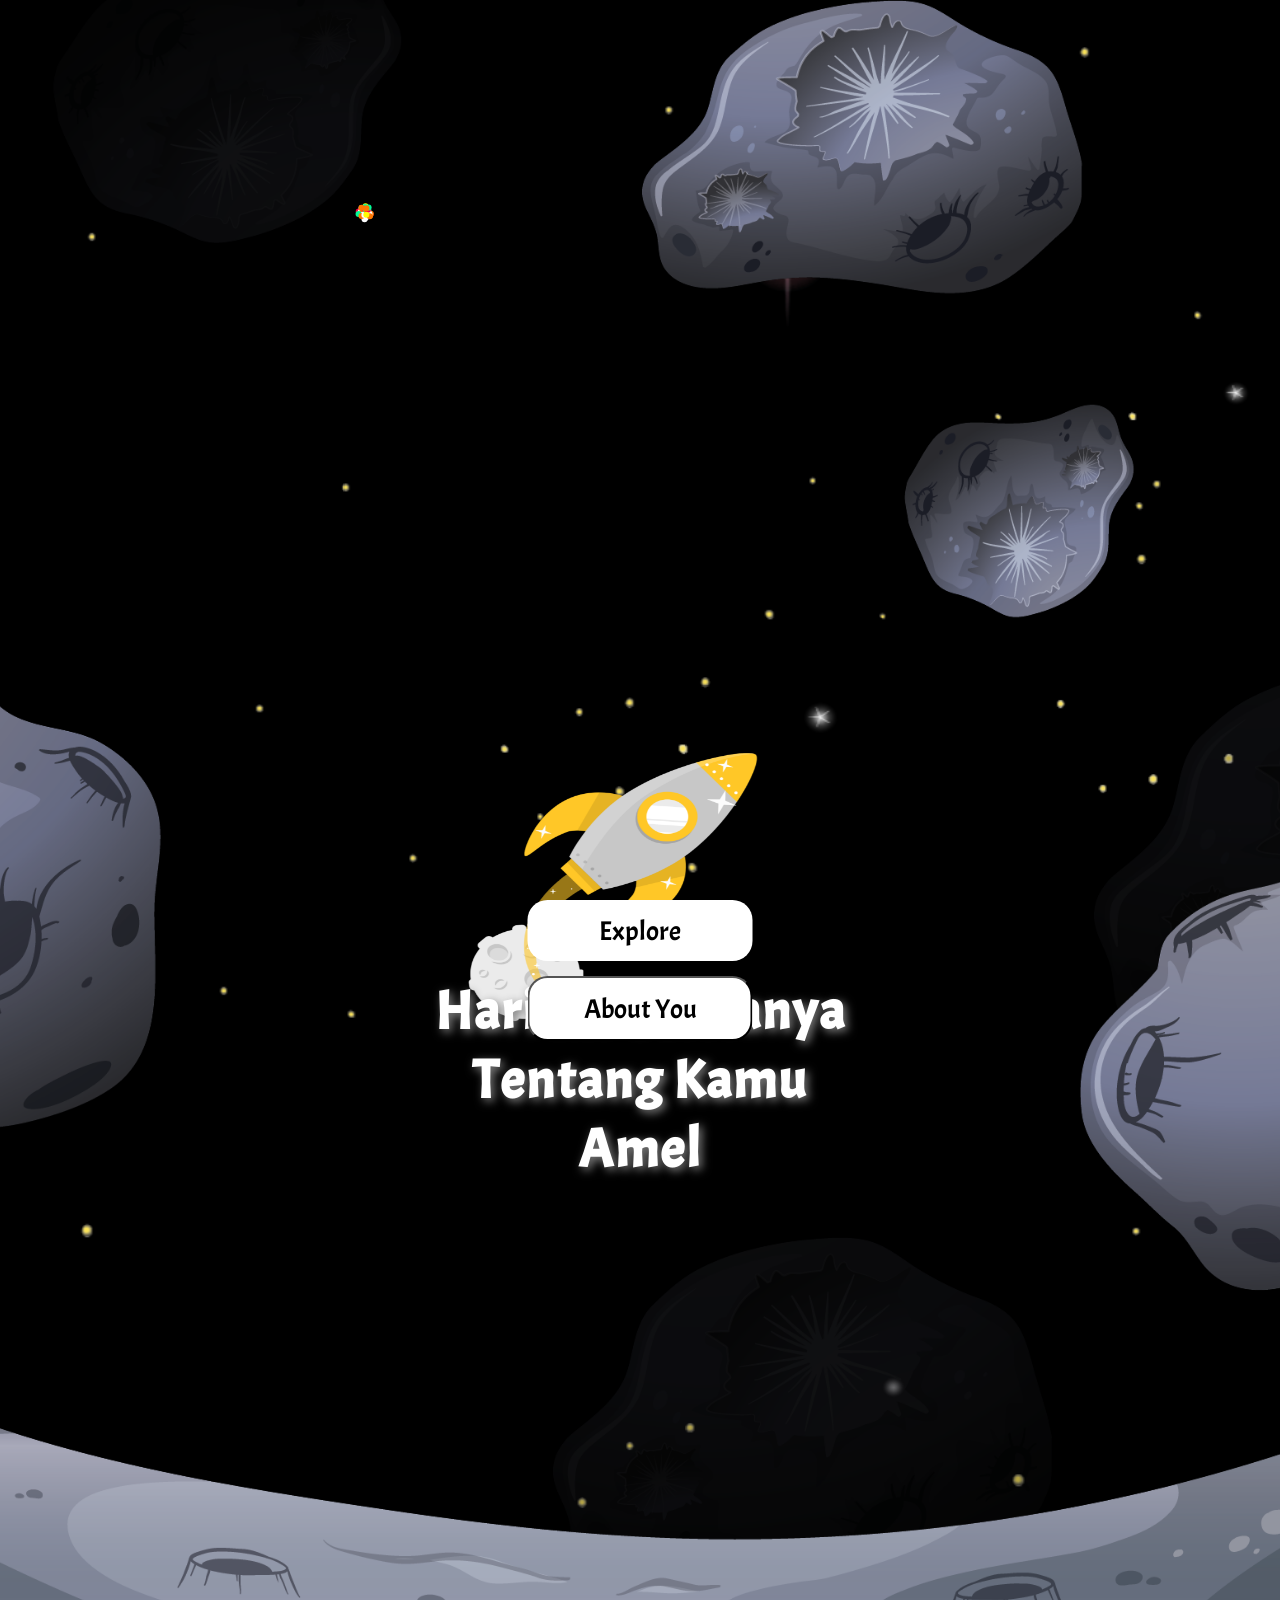
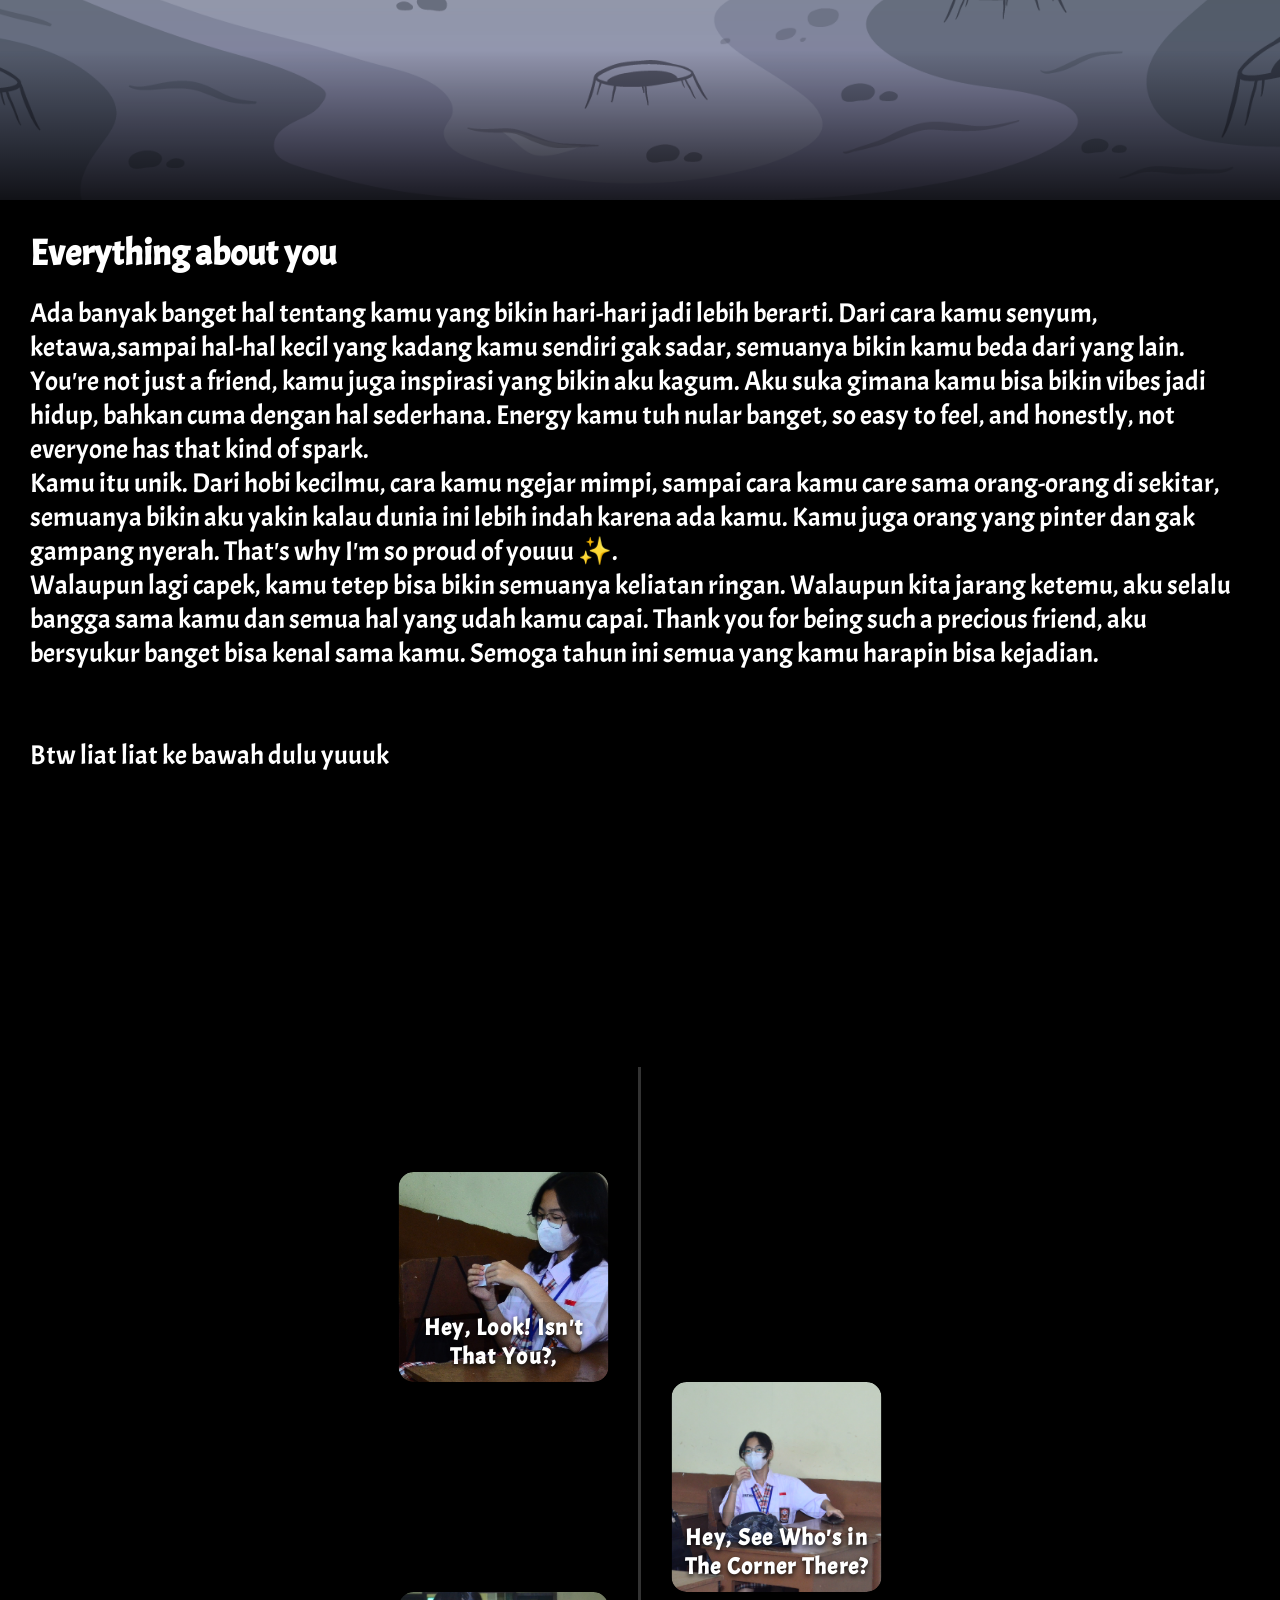
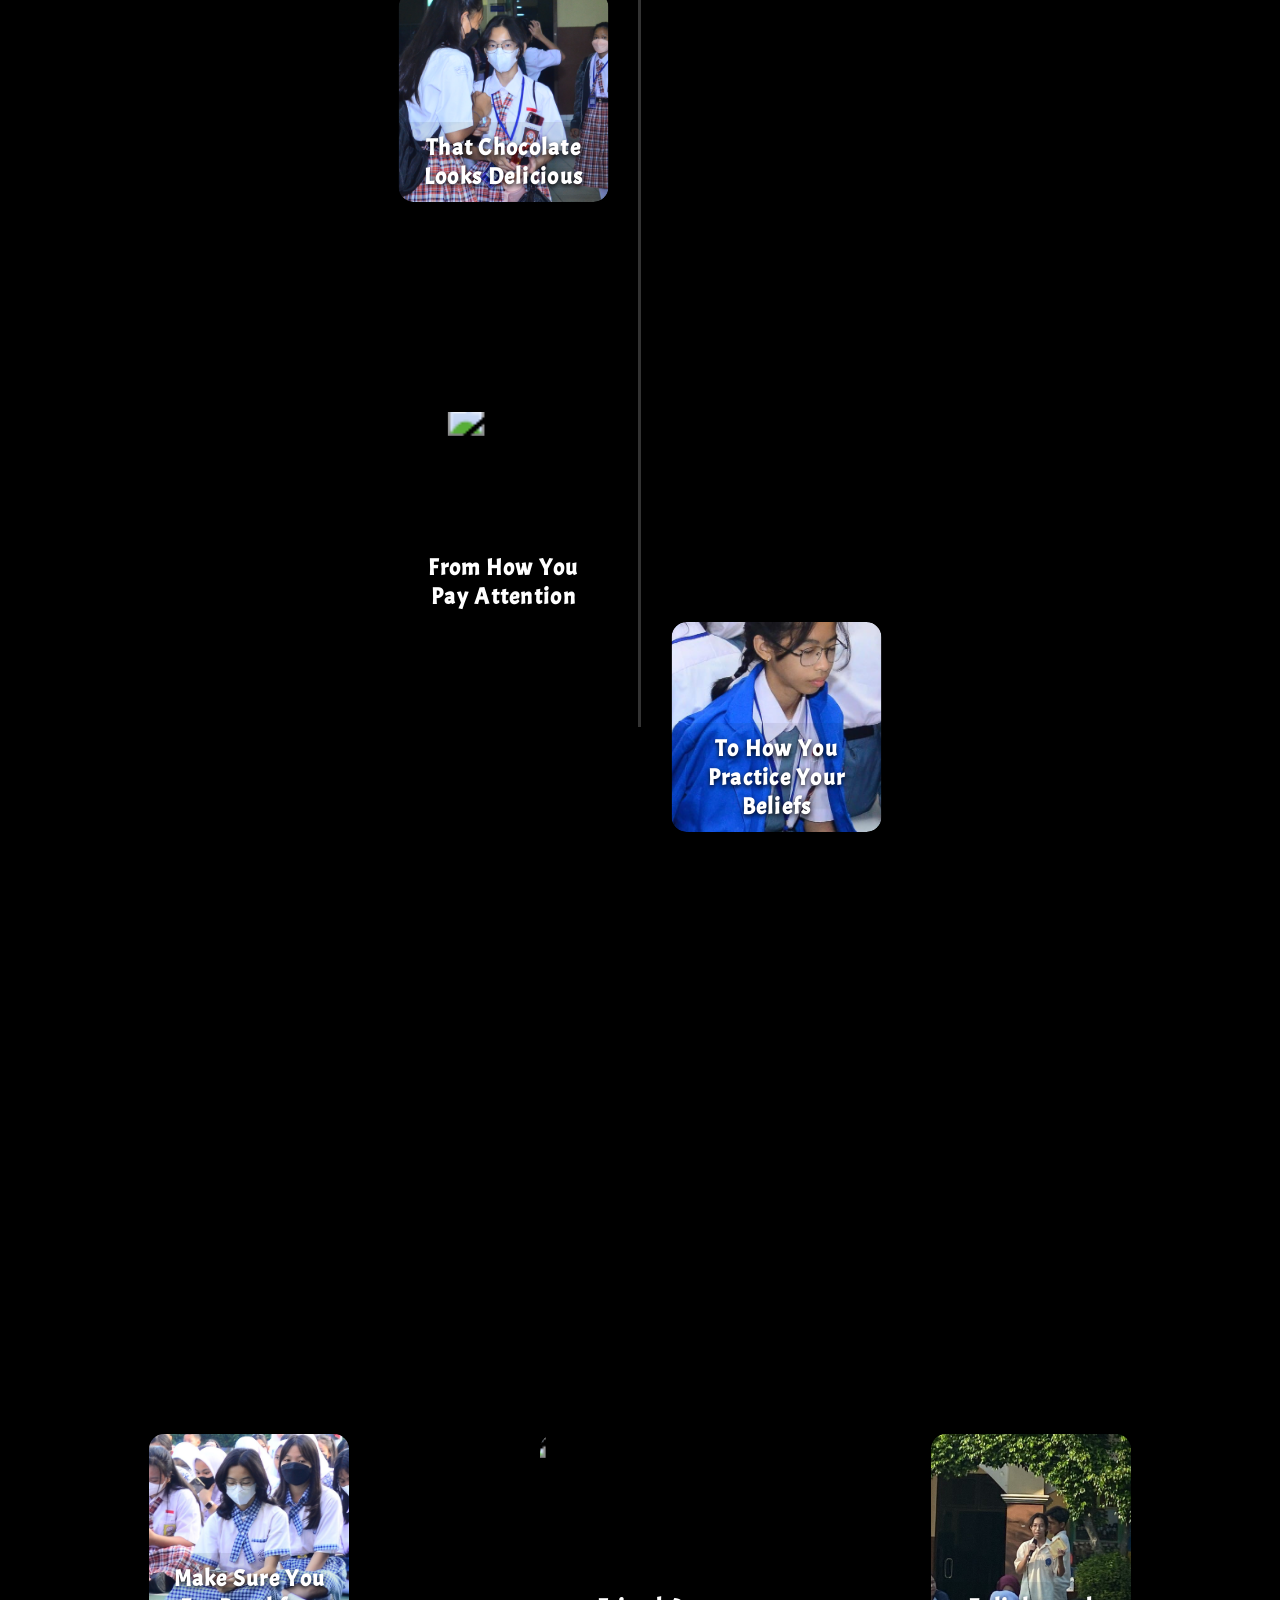
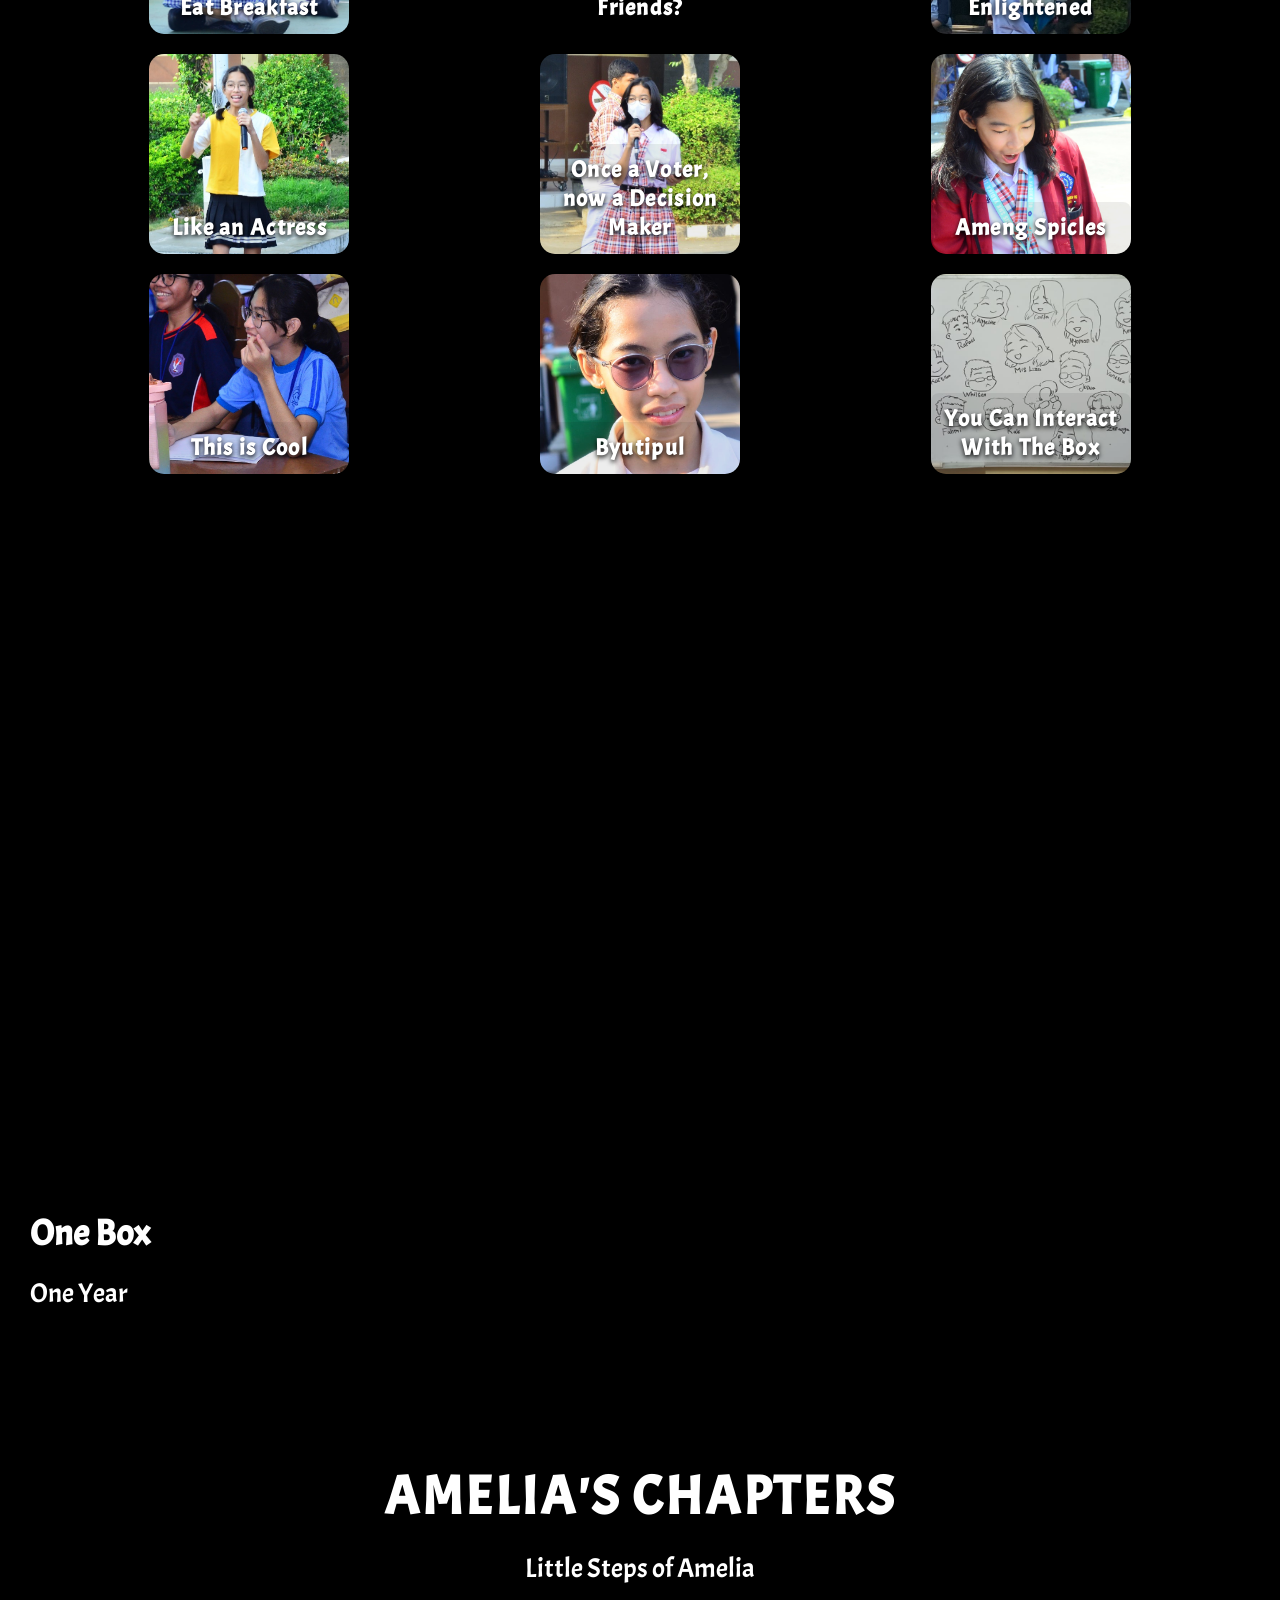
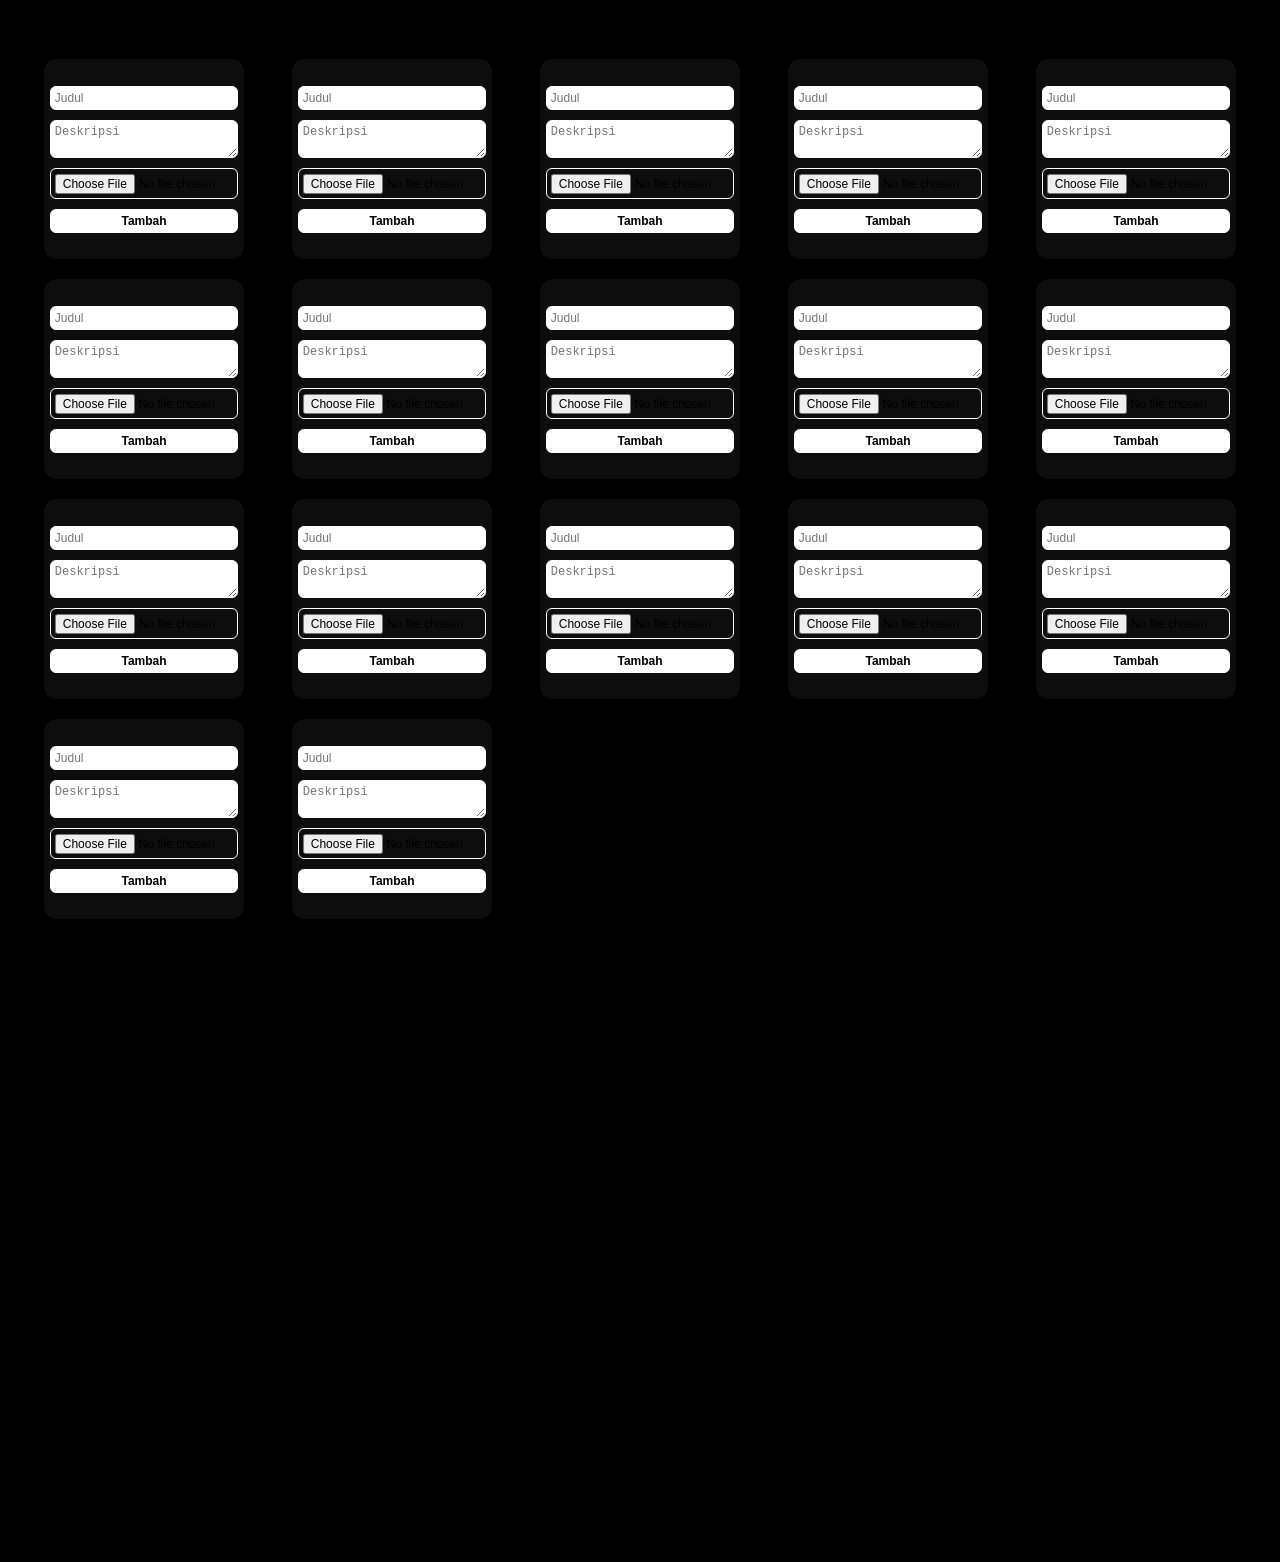
==== index.html @ 4950e258 "Add files via upload" ====
<!DOCTYPE html>
<html lang="en">

<head>
    <meta charset="UTF-8">
    <meta http-equiv="X-UA-Compatible" content="IE=edge">
    <meta name="viewport" content="width=device-width, initial-scale=1.0">
    <title>Amelia Natasya</title>
    <link rel="stylesheet" href="style.css">
    <link rel="icon" type="image/png" href="android-chrome-192x192.png">

</head>

<body>
    <div class="paralax">
        <!--kembang api-->
        <canvas id="fireworks"></canvas>
        <!--kembang api-->
        <img src="stars.png" id="stars" class="bg" alt="background kumpulan bintang di luar angkasa">
        <img src="meteorid.png" id="meteorid" class="bg" alt="Phewww... ini Meteor">
        <img src="rocket.png" id="rocket" alt="Whoosh... ini Rocket">
        <h1 id="text">Hari Ini Ceritanya<br>Tentang Kamu<br>Amel</h1>
        <div id="button-container">
            <a href="#desc" id="button">Explore</a>
            <audio id="bg-music" src="AboutYou1975.mp3" preload="auto" loop></audio>
            <button id="music-button">About You</button>
        </div>

    </div>



    <div class="description" id="desc">
        <h2>Everything about you</h2><br>
        <p>Ada banyak banget hal tentang kamu yang bikin hari-hari jadi lebih berarti. Dari cara kamu senyum,
            ketawa,sampai hal-hal kecil yang kadang kamu sendiri gak sadar, semuanya bikin kamu beda dari yang
            lain.<br>You're
            not just a friend, kamu juga inspirasi yang bikin aku kagum. Aku suka gimana kamu bisa bikin vibes jadi
            hidup, bahkan cuma dengan hal sederhana. Energy kamu tuh nular banget, so easy to feel, and honestly, not
            everyone has that kind of spark.<br>Kamu itu unik. Dari hobi kecilmu, cara kamu ngejar mimpi, sampai cara
            kamu care sama orang-orang di sekitar, semuanya bikin aku yakin kalau dunia ini lebih indah karena ada kamu.
            Kamu juga orang yang pinter dan gak gampang nyerah. That's why I'm so proud of youuu ✨.<br> Walaupun lagi
            capek, kamu tetep bisa bikin semuanya keliatan ringan. Walaupun kita jarang ketemu, aku selalu bangga sama
            kamu dan semua hal yang udah kamu capai. Thank you for being such a precious friend, aku bersyukur banget
            bisa kenal sama kamu. Semoga tahun ini semua yang kamu harapin bisa kejadian.<br> <br> <br>Btw liat liat
            ke bawah dulu yuuuk
        </p>
        <div class="section-title">
            <h2>Flashback?</h2>
        </div>
    </div>

    <!-- TIMELINE ZIG-ZAG -->
    <!-- Timeline Section -->
    <!-- ================= TIMELINE ZIG-ZAG (6 kotak) ================= -->
    <section class="timeline" aria-label="Timeline Zig-Zag">
        <div class="line" aria-hidden="true"></div>

        <!-- 1 (left) -->
        <div class="kotak kiri show">
            <div class="konten">
                <div class="box-konten">
                    <img src="Am (A4).JPG" alt="img1">
                    <div class="teks-judul">Hey, Look! Isn't That You?, </div>
                    <div class="teks-naik">Hari itu mungkin kamu belum punya banyak teman baru, tapi rasa gugup dan
                        penasaran membuat setiap sudut sekolah terasa penuh kemungkinan.</div>
                </div>
            </div>
        </div>

        <!-- 2 (right) -->
        <div class="kotak kanan show">
            <div class="konten">
                <div class="box-konten">
                    <img src="Am (66).JPG" alt="img2">
                    <div class="teks-judul">Hey, See Who's in The Corner There?</div>
                    <div class="teks-naik">Namun di hari itu juga aku adalah salah satu orang yang ingin menjadi
                        temanmu, menunggu momen kecil untuk bisa mengenalmu lebih dekat</div>
                </div>
            </div>
        </div>

        <!-- 3 (left) -->
        <div class="kotak kiri show">
            <div class="konten">
                <div class="box-konten">
                    <img src="Am (18).JPG" alt="img3">
                    <div class="teks-judul">That Chocolate Looks Delicious</div>
                    <div class="teks-naik">Mungkin beberapa snack bisa membuat kita lebih dekat, itulah yang kupikirkan
                        saat itu, membayangkan obrolan ringan yang suatu hari nanti bisa kita bagi</div>
                </div>
            </div>
        </div>

        <!-- 4 (right) -->
        <div class="kotak kanan show">
            <div class="konten">
                <div class="box-konten">
                    <img src="Am (26).JPG" alt="img4">
                    <div class="teks-judul">I Really Admired How You Led The Group!</div>
                    <div class="teks-naik">Dari keberanian dan caramu memimpin kelompok, aku iri melihat betapa mudahnya
                        kamu membuat semua orang merasa nyaman dan termotivasi</div>
                </div>
            </div>
        </div>

        <!-- 5 (left) -->
        <div class="kotak kiri show">
            <div class="konten">
                <div class="box-konten">
                    <img src="Am (62).JPG" alt="img5">
                    <div class="teks-judul">From How You Pay Attention</div>
                    <div class="teks-naik">Caramu memperhatikan membuatku mulai menghargai hal-hal kecil, hingga aku
                        sadar bahwa perhatian kecil bisa membuat perbedaan besar bagi orang lain, aku juga belajar bahwa
                        kebahagiaan itu sering tersembunyi di hal-hal yang sederhana</div>
                </div>
            </div>
        </div>

        <!-- 6 (right) -->
        <div class="kotak kanan show">
            <div class="konten">
                <div class="box-konten">
                    <img src="Am (64).jpg" alt="img6">
                    <div class="teks-judul">To How You Practice Your Beliefs</div>
                    <div class="teks-naik">Karena kamu, aku tersadar bahwa selama ini aku terlalu mengejar
                        dunia.<br>Untuk pertama kalinya, aku bertemu seseorang yang mampu menyeimbangkan
                        keduanya. Kehadiranmu membuatku ingin belajar lebih banyak, tidak hanya tentang dunia, tapi juga
                        tentang cara menjalani hidup dengan penuh kesadaran dan rasa syukur</div>
                </div>
            </div>
        </div>
    </section>

    <!--Separator-->
    <div class="separator">
        <div class="sep-line"></div>
    </div>

    <!-- ================= GRID SECTION (6 kotak — 3 kolom x 2 baris) ================= -->
    <section class="grid-section" aria-label="Grid Boxes">

        <div class="grid-box fade">
            <div class="box-konten">
                <img src="Am (5).JPG" alt="grid4">
                <div class="teks-judul">Make Sure You Eat Breakfast</div>
                <div class="teks-naik">Ingat waktu kamu pingsan? ahahaha<br>a memorable (and shocking) moment, tapi
                    tetap menjadi bagian dari perjalananmu. Hal itu mengingatkan bahwa kamu juga manusia biasa, penuh
                    dinamika, dan menghadapi setiap kejadian dengan cara sendiri yang unik
                </div>
            </div>
        </div>

        <div class="grid-box fade">
            <div class="box-konten">
                <img src="Am (9).jpg" alt="grid1">
                <div class="teks-judul">Friends?</div>
                <div class="teks-naik">Aku punya Stigma kalo Amel ga lengkap tanpa Vanes, begitupun sebaliknya, entah
                    darimana Stigma itu berasal tapi rasanya unik</div>
            </div>
        </div>

        <div class="grid-box fade">
            <div class="box-konten">
                <img src="Am (48).jpg" alt="grid2">
                <div class="teks-judul">Enlightened</div>
                <div class="teks-naik">Aku ga tau berapa kali kamu baca buku itu, tapi aku suka cara kamu menjelaskan,
                    mengulang beberapa hal untuk memastikan semua orang mengerti, menunjukkan kesabaran dan kedalaman
                    perhatianmu terhadap orang lain</div>
            </div>
        </div>

        <div class="grid-box fade">
            <div class="box-konten">
                <img src="Am (51).jpg" alt="grid3">
                <div class="teks-judul">Like an Actress</div>
                <div class="teks-naik">Aku ga ingat pasti acara apa ini, tapi untuk pertama kalinya (mungkin) aku
                    melihat penampilan di sekolah dengan bahasa asing<br>Setiap gerakan dan kata terasa penuh maksud,
                    membuat penampilanmu memikat tanpa harus berlebihan, alami tapi memukau</div>
            </div>
        </div>

        <div class="grid-box fade">
            <div class="box-konten">
                <img src="Am (60).jpg" alt="grid1">
                <div class="teks-judul">Once a Voter, now a Decision Maker
                </div>
                <div class="teks-naik">Hidup itu lucu ya, dulu kamu bertanya untuk memilih siapa yang akan memimpin, tapi sekarang kamu yang memilih calon pemimpin itu
                </div>
            </div>
        </div>

        <div class="grid-box fade">
            <div class="box-konten">
                <img src="Ame (9).JPG" alt="grid1">
                <div class="teks-judul">Ameng Spicles</div>
                <div class="teks-naik">Dalam foto-foto yang ada, kamu terlihat santai dan natural. Setiap pose menangkap
                    sisi lain dari kepribadianmu—tidak dibuat-buat tapi tetap memiliki pesona sendiri yang sulit
                    diabaikan
                </div>
            </div>
        </div>

        <div class="grid-box fade">
            <div class="box-konten">
                <img src="Am (38).jpg" alt="grid1">
                <div class="teks-judul">This is Cool</div>
                <div class="teks-naik">I think I like this one</div>
            </div>
        </div>

        <div class="grid-box fade">
            <div class="box-konten">
                <img src="Am (A5).jpg" alt="grid1">
                <div class="teks-judul">Byutipul</div>
                <div class="teks-naik">No Comment<br> <br>Tapi beberapa detik sebelum aku ambil gambar ini kamu berdiri
                    tepat dimana sinar matahari 'jatuh', you look like an angel<br>Cahaya menyoroti wajahmu dengan
                    lembut. Ada kesan hangat dan anggun yang muncul, seolah setiap detail di sekitarmu menegaskan
                    kehadiranmu dengan cara yang sederhana namun memikat
                </div>
            </div>
        </div>

        <div class="grid-box fade">
            <div class="box-konten">
                <img src="Am (A6).jpg" alt="grid1">
                <div class="teks-judul">You Can Interact With The Box
                </div>
                <div class="teks-naik">Sekedar Pengingat<br> <br>Kamu bisa berinteraksi dengan tiap box yang
                    ada<br> <br>atau kamu mau buat sendiri? ayo lihat kebawah
                </div>
            </div>
        </div>

        
    </section>

    <!--Separator-->
    <div class="separator">
        <div class="sep-line"></div>
    </div>

    <div class="description" id="desc">
        <h2>One Box</h2><br>
        <p>One Year
        </p>
        <div class="section-title">
            <h2>Amelia's Chapters</h2><br><p>Little Steps of Amelia</p>
        </div>
    </div>

    <section class="amel-section" aria-label="Grid Boxes">
        <!-- 9 kotak interaktif -->
        <div class="grid-box form-box">
            <form class="grid-form">
                <input type="text" class="grid-title" placeholder="Judul" required>
                <textarea class="grid-desc" placeholder="Deskripsi" required></textarea>
                <input type="file" class="grid-img" accept="image/*" required>
                <button type="submit">Tambah</button>
            </form>
        </div>

        <div class="grid-box form-box">
            <form class="grid-form">
                <input type="text" class="grid-title" placeholder="Judul" required>
                <textarea class="grid-desc" placeholder="Deskripsi" required></textarea>
                <input type="file" class="grid-img" accept="image/*" required>
                <button type="submit">Tambah</button>
            </form>
        </div>

        <div class="grid-box form-box">
            <form class="grid-form">
                <input type="text" class="grid-title" placeholder="Judul" required>
                <textarea class="grid-desc" placeholder="Deskripsi" required></textarea>
                <input type="file" class="grid-img" accept="image/*" required>
                <button type="submit">Tambah</button>
            </form>
        </div>

        <div class="grid-box form-box">
            <form class="grid-form">
                <input type="text" class="grid-title" placeholder="Judul" required>
                <textarea class="grid-desc" placeholder="Deskripsi" required></textarea>
                <input type="file" class="grid-img" accept="image/*" required>
                <button type="submit">Tambah</button>
            </form>
        </div>

        <div class="grid-box form-box">
            <form class="grid-form">
                <input type="text" class="grid-title" placeholder="Judul" required>
                <textarea class="grid-desc" placeholder="Deskripsi" required></textarea>
                <input type="file" class="grid-img" accept="image/*" required>
                <button type="submit">Tambah</button>
            </form>
        </div>

        <div class="grid-box form-box">
            <form class="grid-form">
                <input type="text" class="grid-title" placeholder="Judul" required>
                <textarea class="grid-desc" placeholder="Deskripsi" required></textarea>
                <input type="file" class="grid-img" accept="image/*" required>
                <button type="submit">Tambah</button>
            </form>
        </div>

        <div class="grid-box form-box">
            <form class="grid-form">
                <input type="text" class="grid-title" placeholder="Judul" required>
                <textarea class="grid-desc" placeholder="Deskripsi" required></textarea>
                <input type="file" class="grid-img" accept="image/*" required>
                <button type="submit">Tambah</button>
            </form>
        </div>

        <div class="grid-box form-box">
            <form class="grid-form">
                <input type="text" class="grid-title" placeholder="Judul" required>
                <textarea class="grid-desc" placeholder="Deskripsi" required></textarea>
                <input type="file" class="grid-img" accept="image/*" required>
                <button type="submit">Tambah</button>
            </form>
        </div>

        <div class="grid-box form-box">
            <form class="grid-form">
                <input type="text" class="grid-title" placeholder="Judul" required>
                <textarea class="grid-desc" placeholder="Deskripsi" required></textarea>
                <input type="file" class="grid-img" accept="image/*" required>
                <button type="submit">Tambah</button>
            </form>
        </div>

        <div class="grid-box form-box">
            <form class="grid-form">
                <input type="text" class="grid-title" placeholder="Judul" required>
                <textarea class="grid-desc" placeholder="Deskripsi" required></textarea>
                <input type="file" class="grid-img" accept="image/*" required>
                <button type="submit">Tambah</button>
            </form>
        </div>

        <div class="grid-box form-box">
            <form class="grid-form">
                <input type="text" class="grid-title" placeholder="Judul" required>
                <textarea class="grid-desc" placeholder="Deskripsi" required></textarea>
                <input type="file" class="grid-img" accept="image/*" required>
                <button type="submit">Tambah</button>
            </form>
        </div>

        <div class="grid-box form-box">
            <form class="grid-form">
                <input type="text" class="grid-title" placeholder="Judul" required>
                <textarea class="grid-desc" placeholder="Deskripsi" required></textarea>
                <input type="file" class="grid-img" accept="image/*" required>
                <button type="submit">Tambah</button>
            </form>
        </div>

        <div class="grid-box form-box">
            <form class="grid-form">
                <input type="text" class="grid-title" placeholder="Judul" required>
                <textarea class="grid-desc" placeholder="Deskripsi" required></textarea>
                <input type="file" class="grid-img" accept="image/*" required>
                <button type="submit">Tambah</button>
            </form>
        </div>

        <div class="grid-box form-box">
            <form class="grid-form">
                <input type="text" class="grid-title" placeholder="Judul" required>
                <textarea class="grid-desc" placeholder="Deskripsi" required></textarea>
                <input type="file" class="grid-img" accept="image/*" required>
                <button type="submit">Tambah</button>
            </form>
        </div>

        <div class="grid-box form-box">
            <form class="grid-form">
                <input type="text" class="grid-title" placeholder="Judul" required>
                <textarea class="grid-desc" placeholder="Deskripsi" required></textarea>
                <input type="file" class="grid-img" accept="image/*" required>
                <button type="submit">Tambah</button>
            </form>
        </div>

        <div class="grid-box form-box">
            <form class="grid-form">
                <input type="text" class="grid-title" placeholder="Judul" required>
                <textarea class="grid-desc" placeholder="Deskripsi" required></textarea>
                <input type="file" class="grid-img" accept="image/*" required>
                <button type="submit">Tambah</button>
            </form>
        </div>

        <div class="grid-box form-box">
            <form class="grid-form">
                <input type="text" class="grid-title" placeholder="Judul" required>
                <textarea class="grid-desc" placeholder="Deskripsi" required></textarea>
                <input type="file" class="grid-img" accept="image/*" required>
                <button type="submit">Tambah</button>
            </form>
        </div>

    </section>


    <!--Separator-->
    <div class="separator">
        <div class="sep-line"></div>
    </div>

    <script src="script.js"></script>
</body>

</html>
---- style.css ----
/* === GOOGLE FONT === */
@import url('https://fonts.googleapis.com/css2?family=Acme&display=swap');

/* === UMUM: ROCKET, STARS, TEXT === */
#rocket,
#stars,
#text {
    will-change: transform;
    z-index: 2000;
}

/* === RESET & BASE === */
* {
    margin: 0;
    padding: 0;
    box-sizing: border-box;
    scroll-behavior: smooth;
}

body {
    background: linear-gradient(rgb(0, 0, 0), #000000);
    font-family: 'Acme', sans-serif;
    overflow: -moz-scrollbars-none; /* Firefox lama */
    -ms-overflow-style: none; /* IE 10+ */
    scrollbar-width: none; /* Firefox modern */
}

/* sembunyikan scrollbar tapi tetap bisa scroll */
body::-webkit-scrollbar {
    display: none;
    width: 0;
    background: transparent;
}

/* === PARALLAX SECTION === */
.paralax {
    position: relative;
    width: 100%;
    height: 200vh;
    padding: clamp(100px, 10vh, 400px);
    display: flex;
    justify-content: center;
    align-items: center;
    overflow: hidden;
}

/* layer gradient bawah */
.paralax::before,
.paralax::after {
    content: "";
    position: absolute;
    bottom: 0;
    width: 100%;
    height: 150px;
    z-index: 2005;
}
.paralax::before {
    background: linear-gradient(to top, #000000, transparent);
}
.paralax::after {
    background: linear-gradient(to top, rgba(0, 0, 0, 0.8), transparent);
}

/* BACKGROUND IMAGE */
.paralax img.bg {
    position: absolute;
    top: 0;
    left: 0;
    width: 100%;
    height: 100%;
    object-fit: cover;
}

/* ROCKET */
#rocket {
    position: absolute;
    width: clamp(20px, max(200vw, 200vh), 50000px);
    height: auto;
    top: 75%;
    left: 50%;
    transform: translateX(-50%);
    z-index: 2000;
    pointer-events: none;
    transition: transform 0.3s ease-out;
}

/* TEXT */
#text {
    position: absolute;
    font-size: clamp(30px, 6vmin, 70px);
    color: white;
    letter-spacing: 2px;
    text-align: center;
    text-shadow: 3px 3px 10px grey;
    top: 60%;
    left: 50%;
    transform: translate(-50%, -50%);
    transition: transform 0.7s ease-out;
    z-index: 2002;
}

/* METEORID */
.paralax img#meteorid {
    z-index: 2005;
}

/* KEMBANG API */
#fireworks {
    position: fixed;
    top: 0;
    left: 0;
    width: 100%;
    height: 100%;
    pointer-events: none;
    z-index: 2000;
}

/* BUTTON CONTAINER */
#button-container {
    position: absolute;
    top: 50%;
    left: 50%;
    transform: translateX(-50%);
    display: flex;
    flex-direction: column;
    gap: 15px;
    z-index: 2100;
}

#button,
#music-button {
    display: block;
    font-size: clamp(15px, 3vmin, 30px);
    font-family: 'Acme', sans-serif;
    color: black;
    background-color: white;
    padding: 0.5em 2em;
    border-radius: 20px;
    text-decoration: none;
    text-align: center;
    cursor: pointer;
    transition: background-color 0.3s ease, transform 0.3s ease;
    z-index: 2003;
}

#button:hover,
#music-button:hover,
#music-button.active {
    background-color: #c9c9c9;
}

/* === DESCRIPTION SECTION === */
.description {
    position: relative;
    padding: clamp(10px, 10vw, 30px);
    background: linear-gradient(black, rgb(0, 0, 0));
    margin-bottom: clamp(12em, 20vh, 24em);
    z-index: 2000;
}

.description h2 {
    font-size: clamp(20px, 4vmin, 40px);
    color: #ffffff;
}

.description p {
    font-size: clamp(15px, 3vmin, 30px);
    color: #ffffff;
}

.section-title {
    text-align: center;
    margin: 1px;
    opacity: 0;
    transform: translateY(300px);
    transition: opacity 1.5s ease, transform 1.5s ease;
    z-index: 2000;
    padding: 1px;
}

.section-title.show {
    opacity: 1;
    transform: translateY(150px);
}

.section-title h2 {
    font-size: clamp(35px, 6vmin, 90px);
    color: white;
    text-transform: uppercase;
    letter-spacing: 3px;
}

/* === TIMELINE SECTION === */
.timeline {
    position: relative;
    max-width: 1000px;
    margin: auto;
    margin-top: clamp(2rem, 8vh, 6rem);
    margin-bottom: clamp(20rem, 20vh, 30rem);
    z-index: 2000;
}

.timeline .line {
    position: absolute;
    width: 3px;
    background: rgba(255, 255, 255, 0.2);
    top: 0;
    bottom: 0;
    left: 50%;
    margin-left: -2px;
    overflow: hidden;
    z-index: 0;
}

.timeline .line::after {
    content: "";
    position: absolute;
    width: 100%;
    height: 0;
    background: #00b3ca;
    top: 0;
    left: 0;
    transition: height 30s ease-out;
}

.timeline.active .line::after {
    height: 100%;
}

/* === SEPARATOR === */
.separator {
    position: relative;
    height: clamp(1px, 0.3vh, 4px);
    width: 100%;
    margin: 20em 0;
    background: rgba(0, 0, 0, 0);
    display: flex;
    overflow: hidden;
    justify-content: center;
    align-items: center;
    z-index: 2000;
}

.separator::after {
    content: "";
    position: absolute;
    top: 0;
    left: 0;
    height: 100%;
    width: calc(var(--sep-progress, 0) * 100%);
    background: rgb(0, 0, 0);
    transform: scaleX(var(--sep-progress, 0));
    transform-origin: center;
    transition: transform 0.25s linear;
}

.separator.show::after {
    transform: scaleX(1);
}

.separator .sep-line {
    position: relative;
    width: 0%;
    height: clamp(1px, 0.33vh, 4px);
    background: white;
    transition: width 2s ease;
}

.separator.show .sep-line {
    width: 99%;
}

/* === AMEL & GRID SECTION === */
.amel-section,
.grid-section {
    position: relative;
    max-width: 1500px;
    margin: 0 auto;
    padding: 10px, 10px;
    padding-inline: 30px;
    display: grid;
    gap: 20px;
    /*gap: clamp(5px, 5vw, 10px);*/
    justify-items: center;
    grid-template-columns: repeat(auto-fit, minmax(200px, 1fr));
    margin-top: clamp(2rem, 8vh, 6rem);
    margin-bottom: clamp(2rem, 8vh, 6rem);
    justify-content: center;
    z-index: 2000;
}

/* === KOTAK TIMELINE & GRID === */
.kotak,
.grid-box {
    position: relative;
    border-radius: 12px;
    overflow: hidden;
    cursor: pointer;
    opacity: 0;
    transition: all 1s ease-out;
}

.kotak {
    width: clamp(150px, 25vw, 210px);
    aspect-ratio: 1/1;
    transition: all 1.5s ease-out;
    z-index: 2000;
}

.grid-box {
    width: clamp(150px, 25vw, 200px);
    aspect-ratio: 1/1;
    transform: translateY(-50px);
    z-index: 2030;
}

.kotak.kiri {
    left: 50%;
    transform: translateX(-50%) scale(0.1);
    text-align: center;
}

.kotak.kiri.show {
    transform: translateX(-115%) translateY(50%) scale(1);
    opacity: 1;
}

.kotak.kanan {
    left: 50%;
    transform: translateX(-50%) scale(0.1);
}

.kotak.kanan.show {
    transform: translateX(15%) translateY(50%) scale(1);
    opacity: 1;
}

.grid-box.show {
    opacity: 1;
    transform: translateY(0) translateX(0);
}

/* === KONTEN KOTAK === */
.konten,
.box-konten {
    position: absolute;
    width: 100%;
    height: 100%;
    aspect-ratio: 1/1;
    overflow: hidden;
    border-radius: 15px;
    box-shadow: 0 4px 15px rgba(0,0,0,0.3);
    transition: transform 0.3s ease, box-shadow 0.3s ease;
}

.box-konten img {
    width: 100%;
    height: 100%;
    object-fit: contain;
    transform: scale(2.3);
    transition: transform 1s ease;
}

.kotak:hover img,
.grid-box:hover img {
    transform: scale(1);
}

/* === TEKS JUDUL & NAIK === */
.teks-judul {
    position: absolute;
    left: 50%;
    transform: translateX(-50%);
    width: 100%;
    text-align: center;
    padding: 0.5em;
    border-radius: 8px;
    transition: all 0.6s ease;
    color: white;
    text-shadow: 0 2px 5px rgba(0, 0, 0, 1);
    font-weight: bold;
    bottom: 0%;
    opacity: 1;
    background: rgba(0, 0, 0, 0.07);
    font-size: clamp(10px, 2.5vmin, 30px);
    letter-spacing: 0.1vw;
}

.teks-naik {
    position: absolute;
    left: 50%;
    transform: translateX(-50%);
    width: 100%;
    text-align: center;
    padding: 1em;
    border-radius: 8px;
    transition: all 0.6s ease;
    color: white;
    background: rgba(0, 0, 0, 0.1);
    bottom: -20%;
    opacity: 0;
    z-index: 11;
    text-shadow: 0 2px 10px rgba(0, 0, 0, 0.8);
    max-height: 75%;
    overflow-y: auto;
    font-size: clamp(10px, 1.7vmin, 20px);
    letter-spacing: 0.05vw;
}

.teks-naik::-webkit-scrollbar {
    display: none;
}

.kotak:hover .teks-judul,
.grid-box:hover .teks-judul {
    opacity: 0;
    transform: translateX(-50%) translateY(-10px);
}

.kotak:hover .teks-naik,
.grid-box:hover .teks-naik {
    bottom: 10%;
    opacity: 1;
}



/* FORM BOX */
.form-box {
    opacity: 1;
    transform: none;
    z-index: 2030;
    width: clamp(150px, 25vw, 200px);
}

.form-box form {
    display: flex;
    flex-direction: column;
    gap: 10px;
    padding: 0.35em;
    background: rgba(255,255,255,0.05);
    border-radius: 12px;
    box-shadow: 0 4px 15px rgba(0,0,0,0.3);
    width: 100%;
    height: 100%;
    justify-content: center;
}

.form-box input,
.form-box textarea,
.form-box button {
    width: 100%;
    padding: 0.35em;
    border-radius: 6px;
    border: 0.5px solid #fff;
    font-size: 12px;
    outline: none;
}

.form-box button {
    background: #fff;
    color: #000;
    cursor: pointer;
    font-weight: bold;
}

.form-box button:hover {
    background: #c9c9c9;
}

/* === MEDIA QUERIES === */

/* HP */
@media only screen and (max-width: 768px) {
   /* .teks-judul { font-size: clamp(10px, 13vh, 20px); }
    .teks-naik { font-size: clamp(10px, 7vw, 15px); padding: 1vh 3vw; }*/
   .grid-section { grid-template-columns: repeat(2, 1fr); gap: 20px; padding: 1em; }
}

/* TABLET */
@media only screen and (min-width: 769px) and (max-width: 1200px) {
   /* .teks-judul { font-size: clamp(10px, 13vh, 20px); }
    .teks-naik { font-size: clamp(10px, 7vw, 15px); padding: 1vh 2vw; }*/
    .grid-section { grid-template-columns: repeat(3, 1fr); gap: 20px; padding: 2em; }
}

/* DESKTOP */
@media only screen and (min-width: 1201px) {
    /*.teks-judul { font-size: clamp(20px, 3vh, 36px); }
    .teks-naik { font-size: clamp(14px, 2vw, 20px); padding: 2vh 2vw; }*/
    .grid-section { grid-template-columns: repeat(3, 1fr); gap: 20px; padding: 4em; }
}
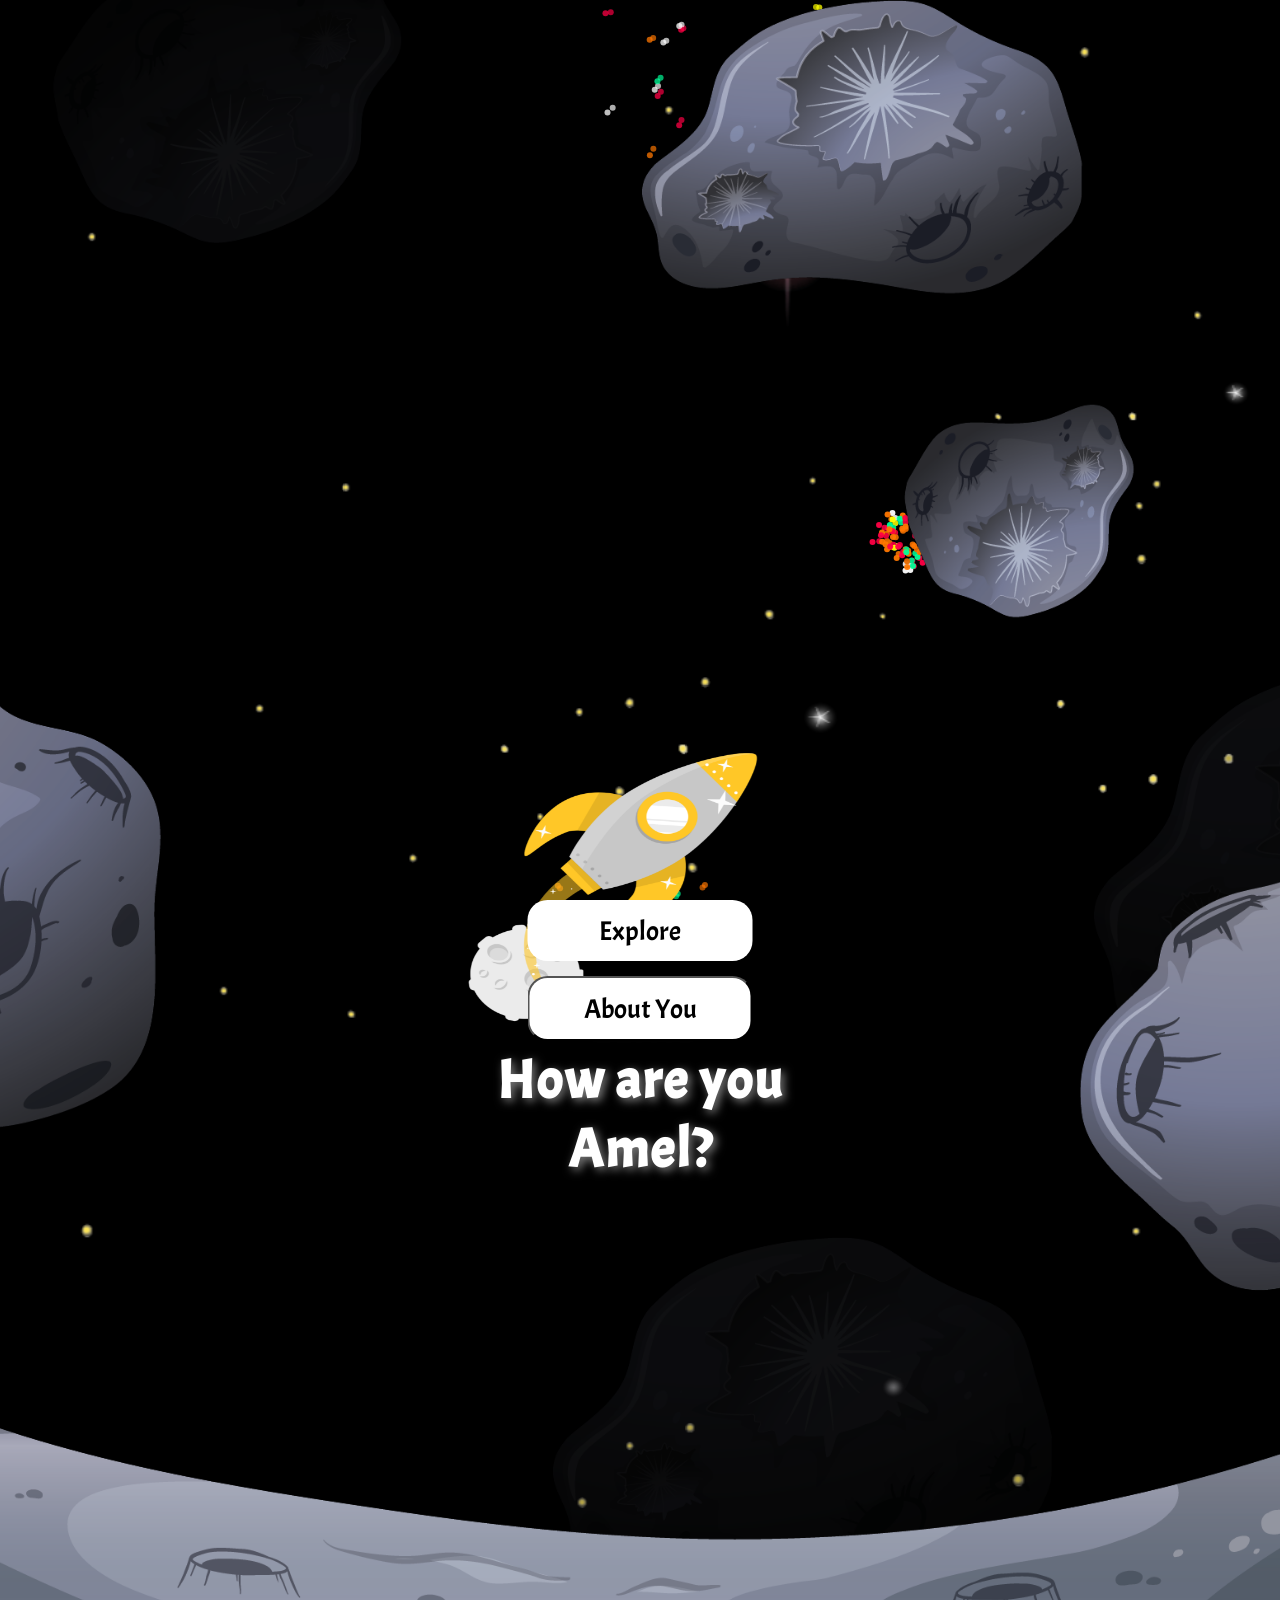
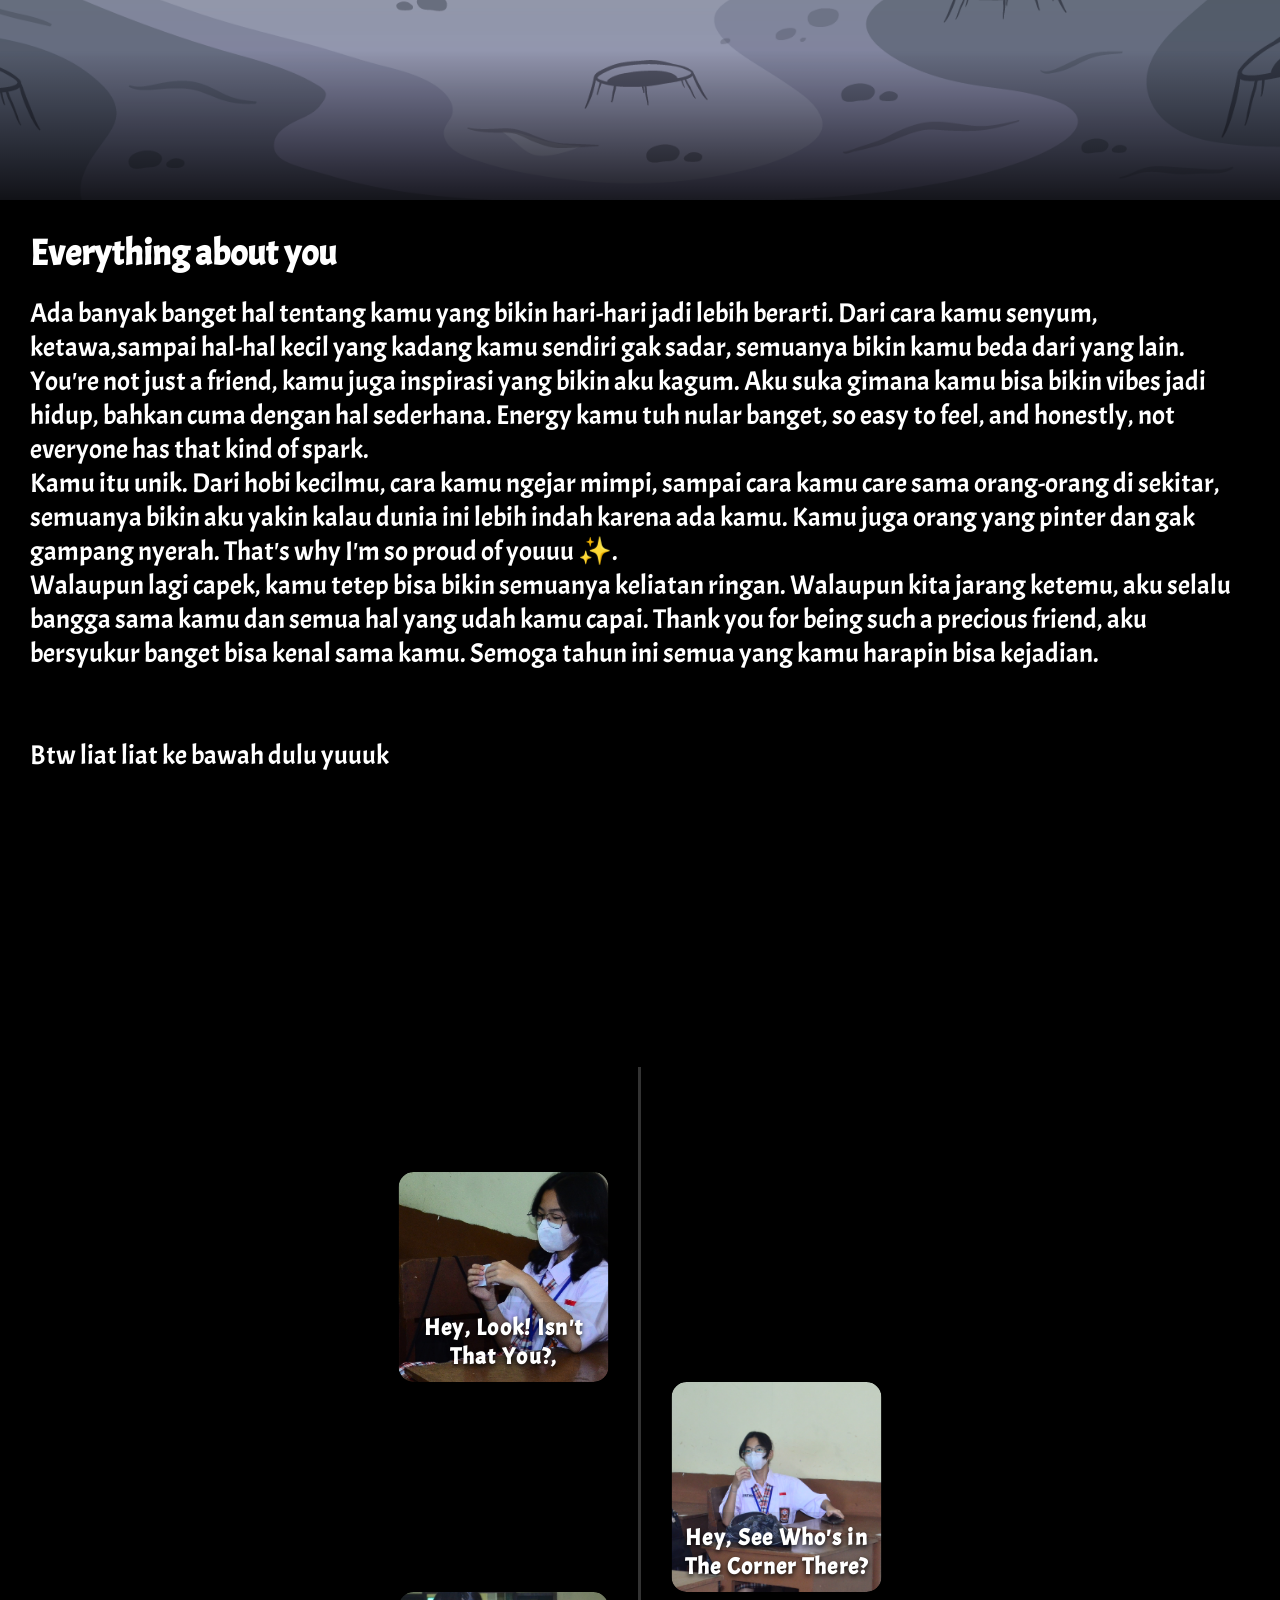
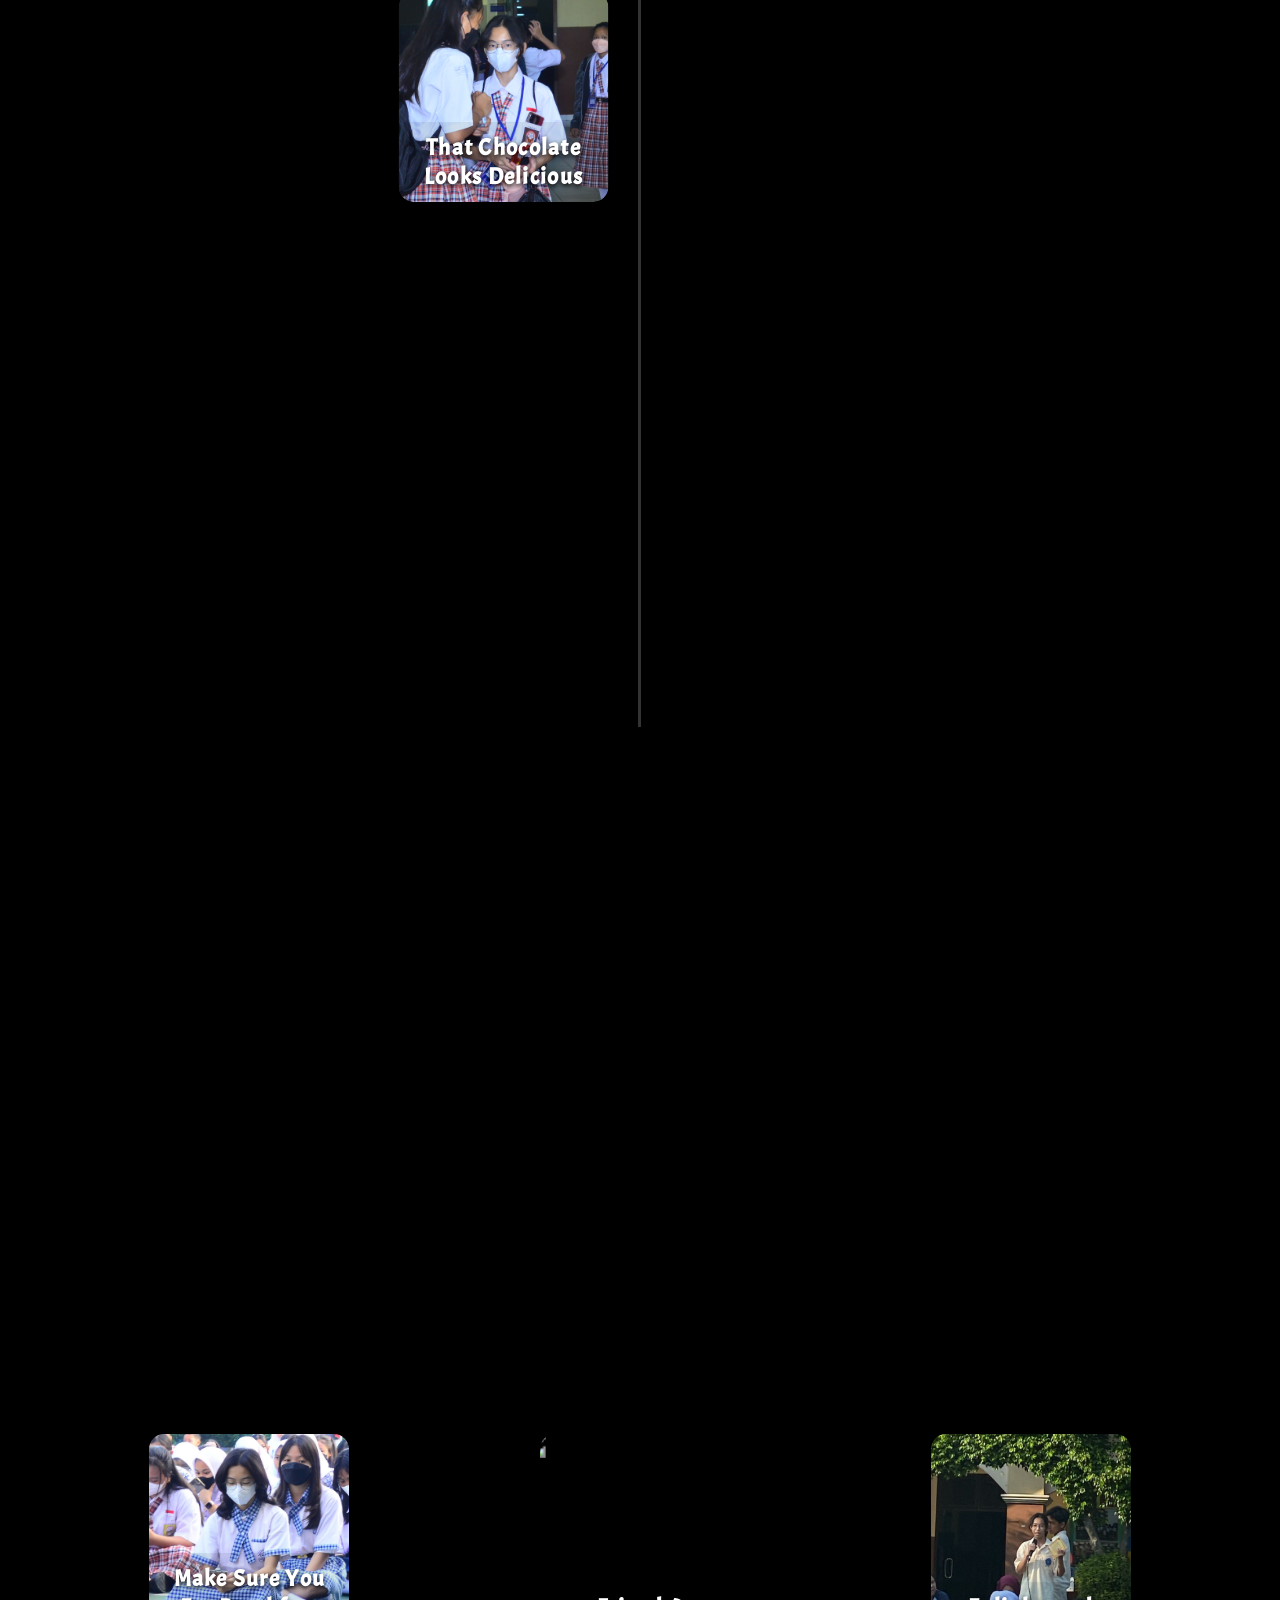
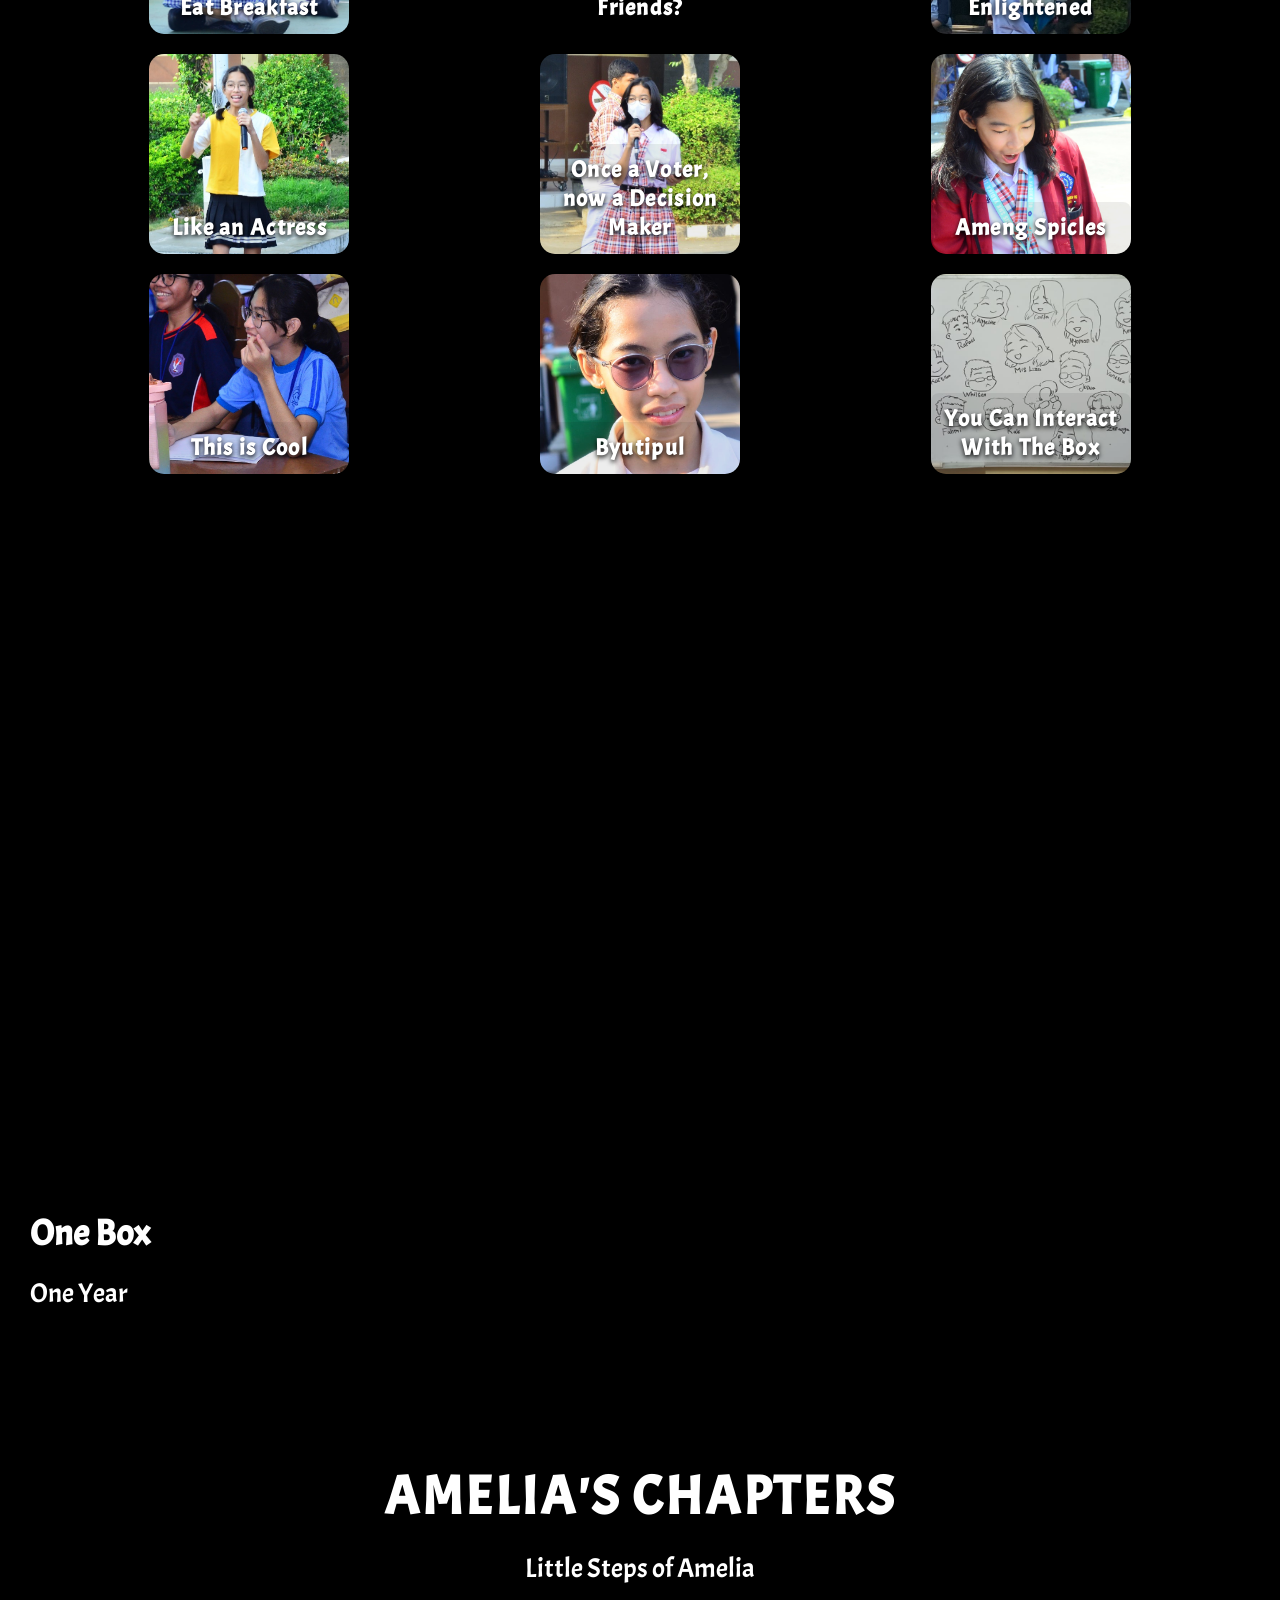
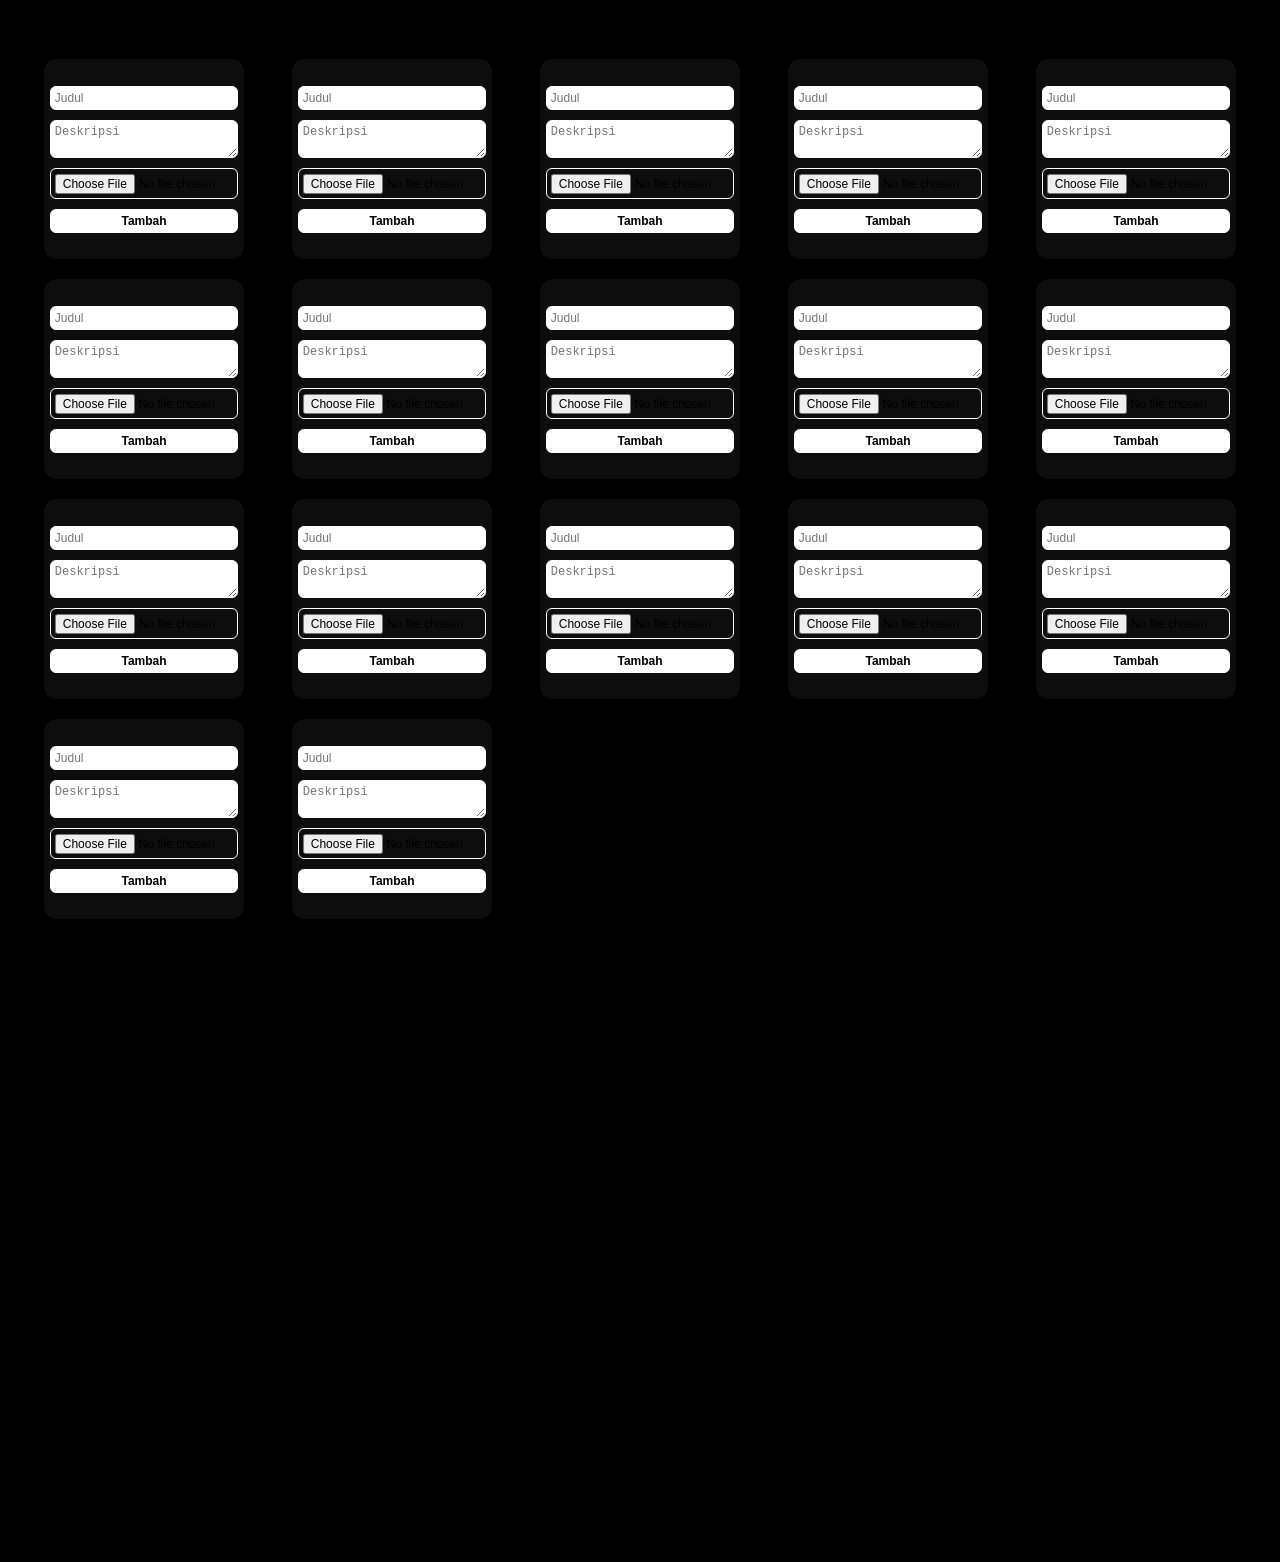
==== commit 10a6b2d6: "Update index.html" ====
--- a/index.html
+++ b/index.html
@@ -19,7 +19,7 @@
         <img src="stars.png" id="stars" class="bg" alt="background kumpulan bintang di luar angkasa">
         <img src="meteorid.png" id="meteorid" class="bg" alt="Phewww... ini Meteor">
         <img src="rocket.png" id="rocket" alt="Whoosh... ini Rocket">
-        <h1 id="text">Hari Ini Ceritanya<br>Tentang Kamu<br>Amel</h1>
+        <h1 id="text">Hiii!<br>How are you<br>Amel?</h1>
         <div id="button-container">
             <a href="#desc" id="button">Explore</a>
             <audio id="bg-music" src="AboutYou1975.mp3" preload="auto" loop></audio>
@@ -415,4 +415,4 @@
     <script src="script.js"></script>
 </body>
 
-</html>+</html>
--- a/style.css
+++ b/style.css
@@ -382,7 +382,7 @@
     bottom: 0%;
     opacity: 1;
     background: rgba(0, 0, 0, 0.07);
-    font-size: clamp(10px, 2.5vmin, 30px);
+    font-size: clamp(18px, 2.5vmin, 30px);
     letter-spacing: 0.1vw;
 }
 
@@ -396,14 +396,14 @@
     border-radius: 8px;
     transition: all 0.6s ease;
     color: white;
-    background: rgba(0, 0, 0, 0.1);
+    background: rgba(0, 0, 0, 0.5);
     bottom: -20%;
     opacity: 0;
     z-index: 11;
     text-shadow: 0 2px 10px rgba(0, 0, 0, 0.8);
     max-height: 75%;
     overflow-y: auto;
-    font-size: clamp(10px, 1.7vmin, 20px);
+    font-size: clamp(15px, 2vmin, 20px);
     letter-spacing: 0.05vw;
 }
 
@@ -490,3 +490,7 @@
     .teks-naik { font-size: clamp(14px, 2vw, 20px); padding: 2vh 2vw; }*/
     .grid-section { grid-template-columns: repeat(3, 1fr); gap: 20px; padding: 4em; }
 }
+
+
+
+
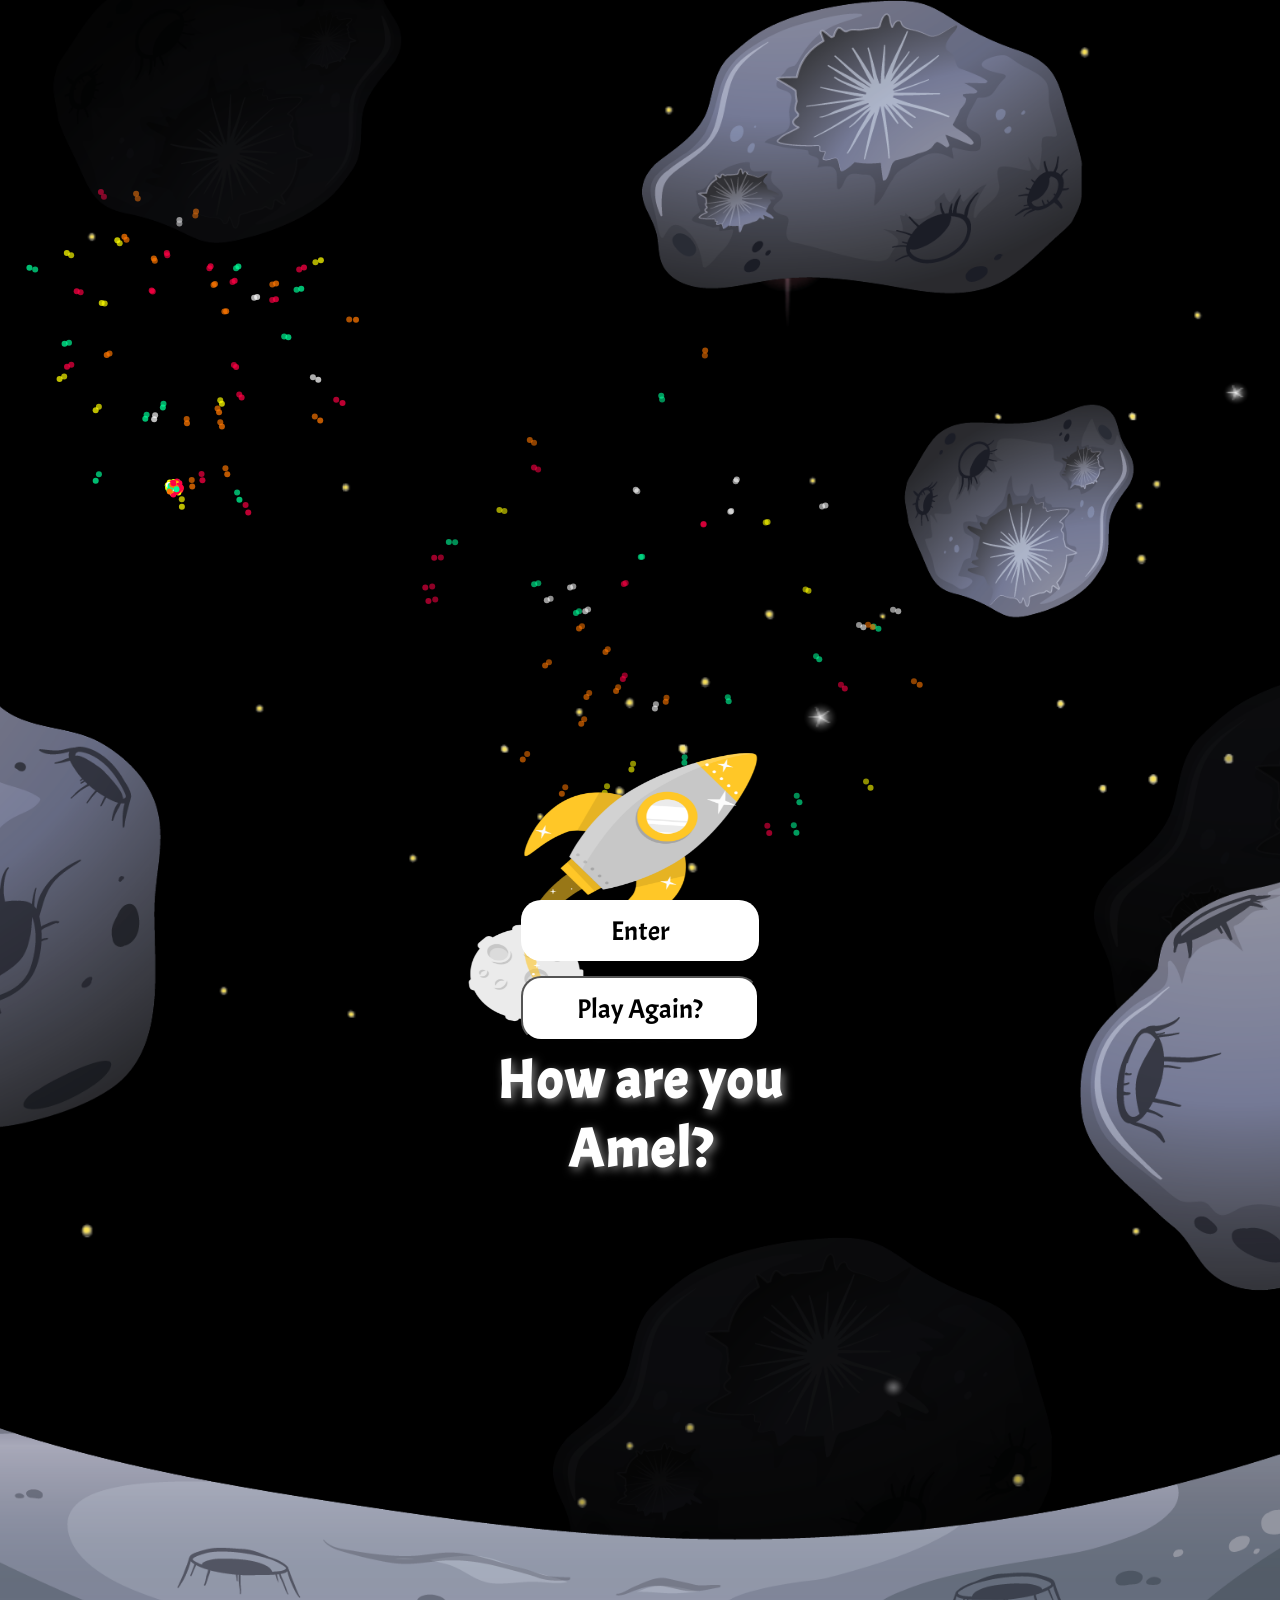
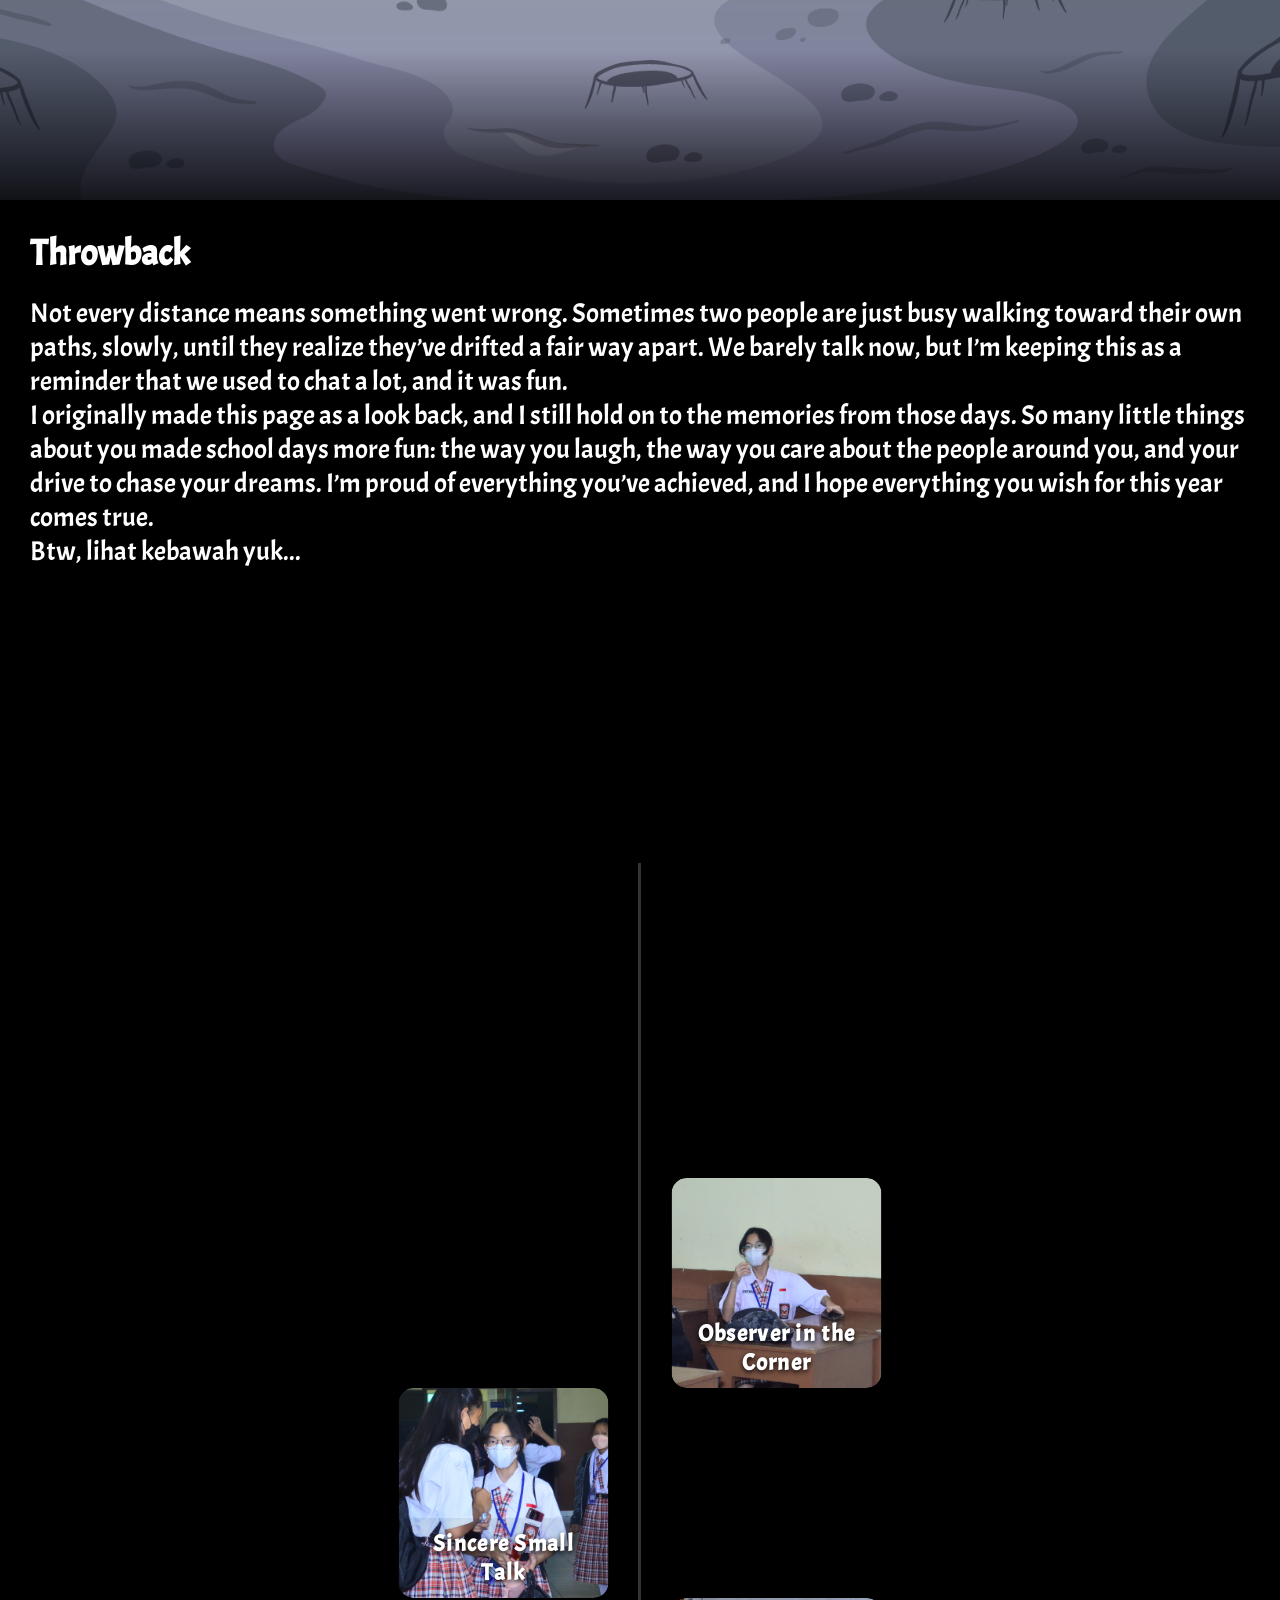
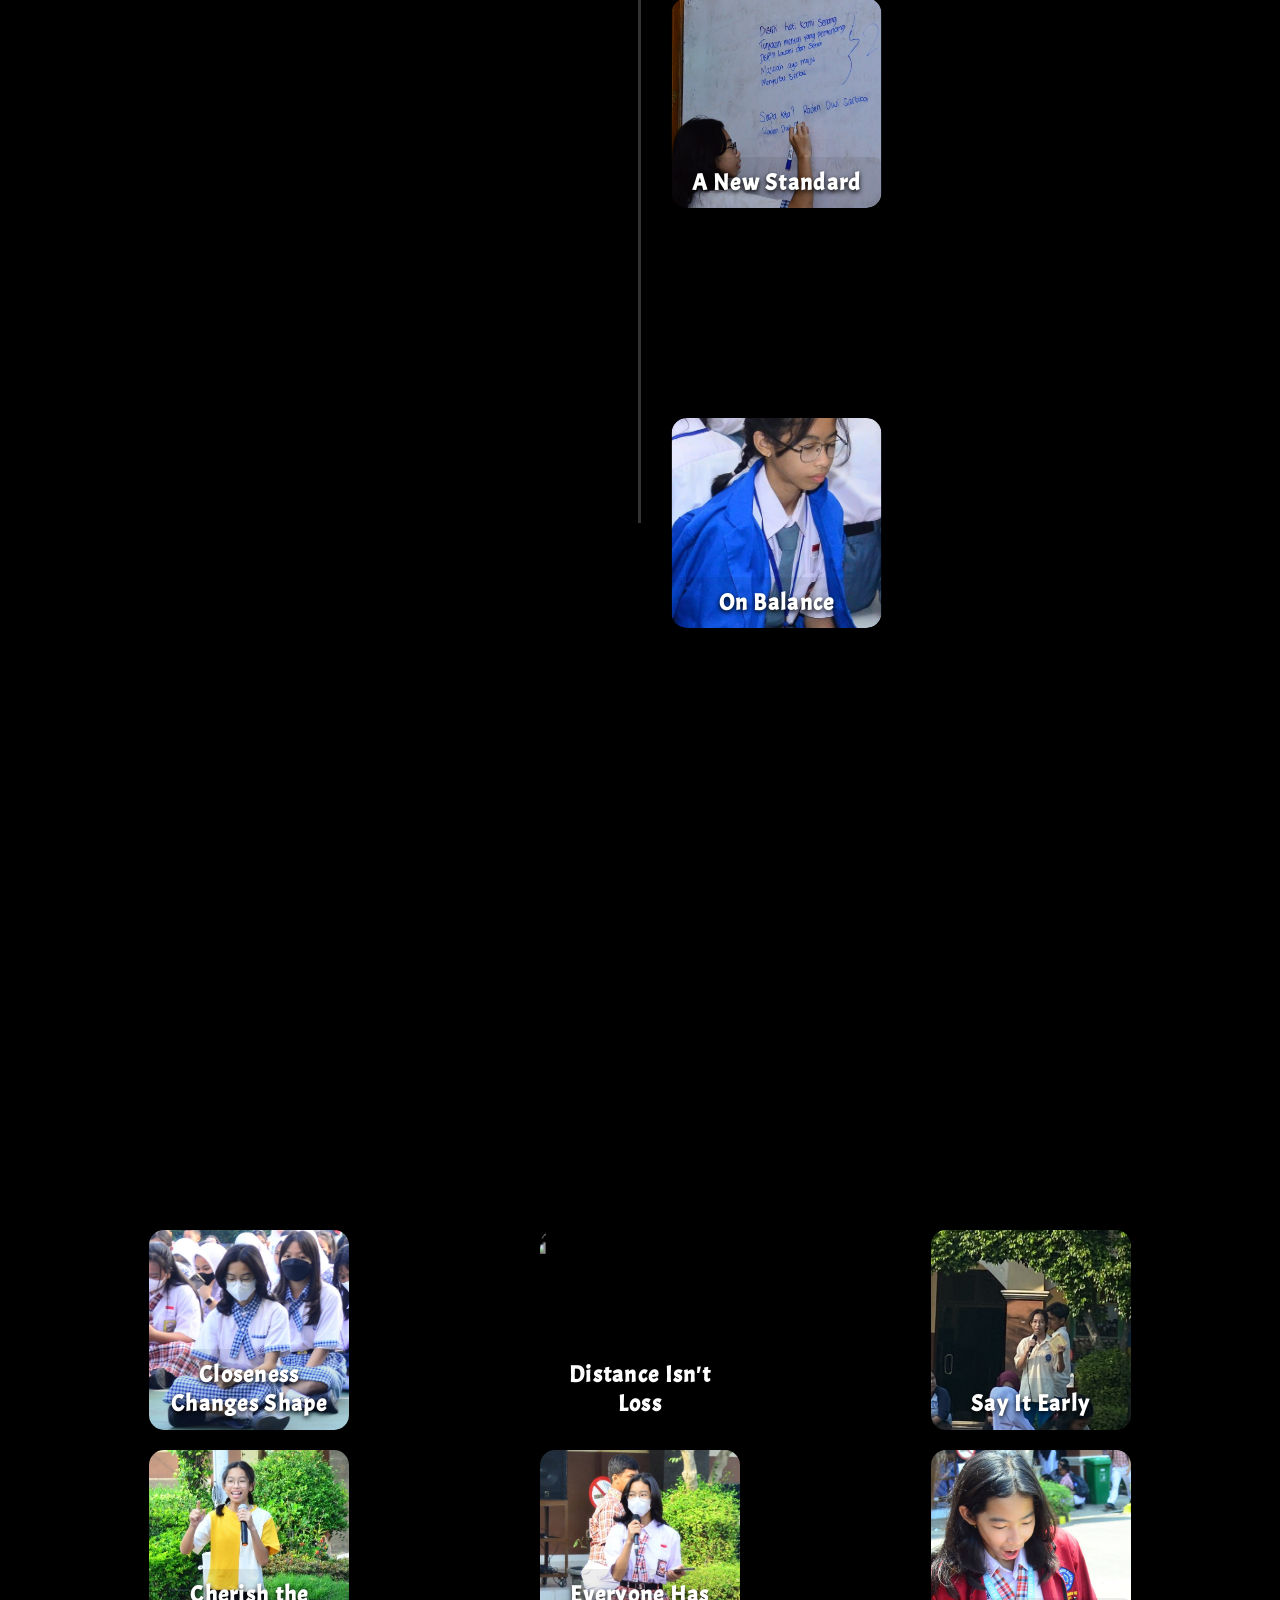
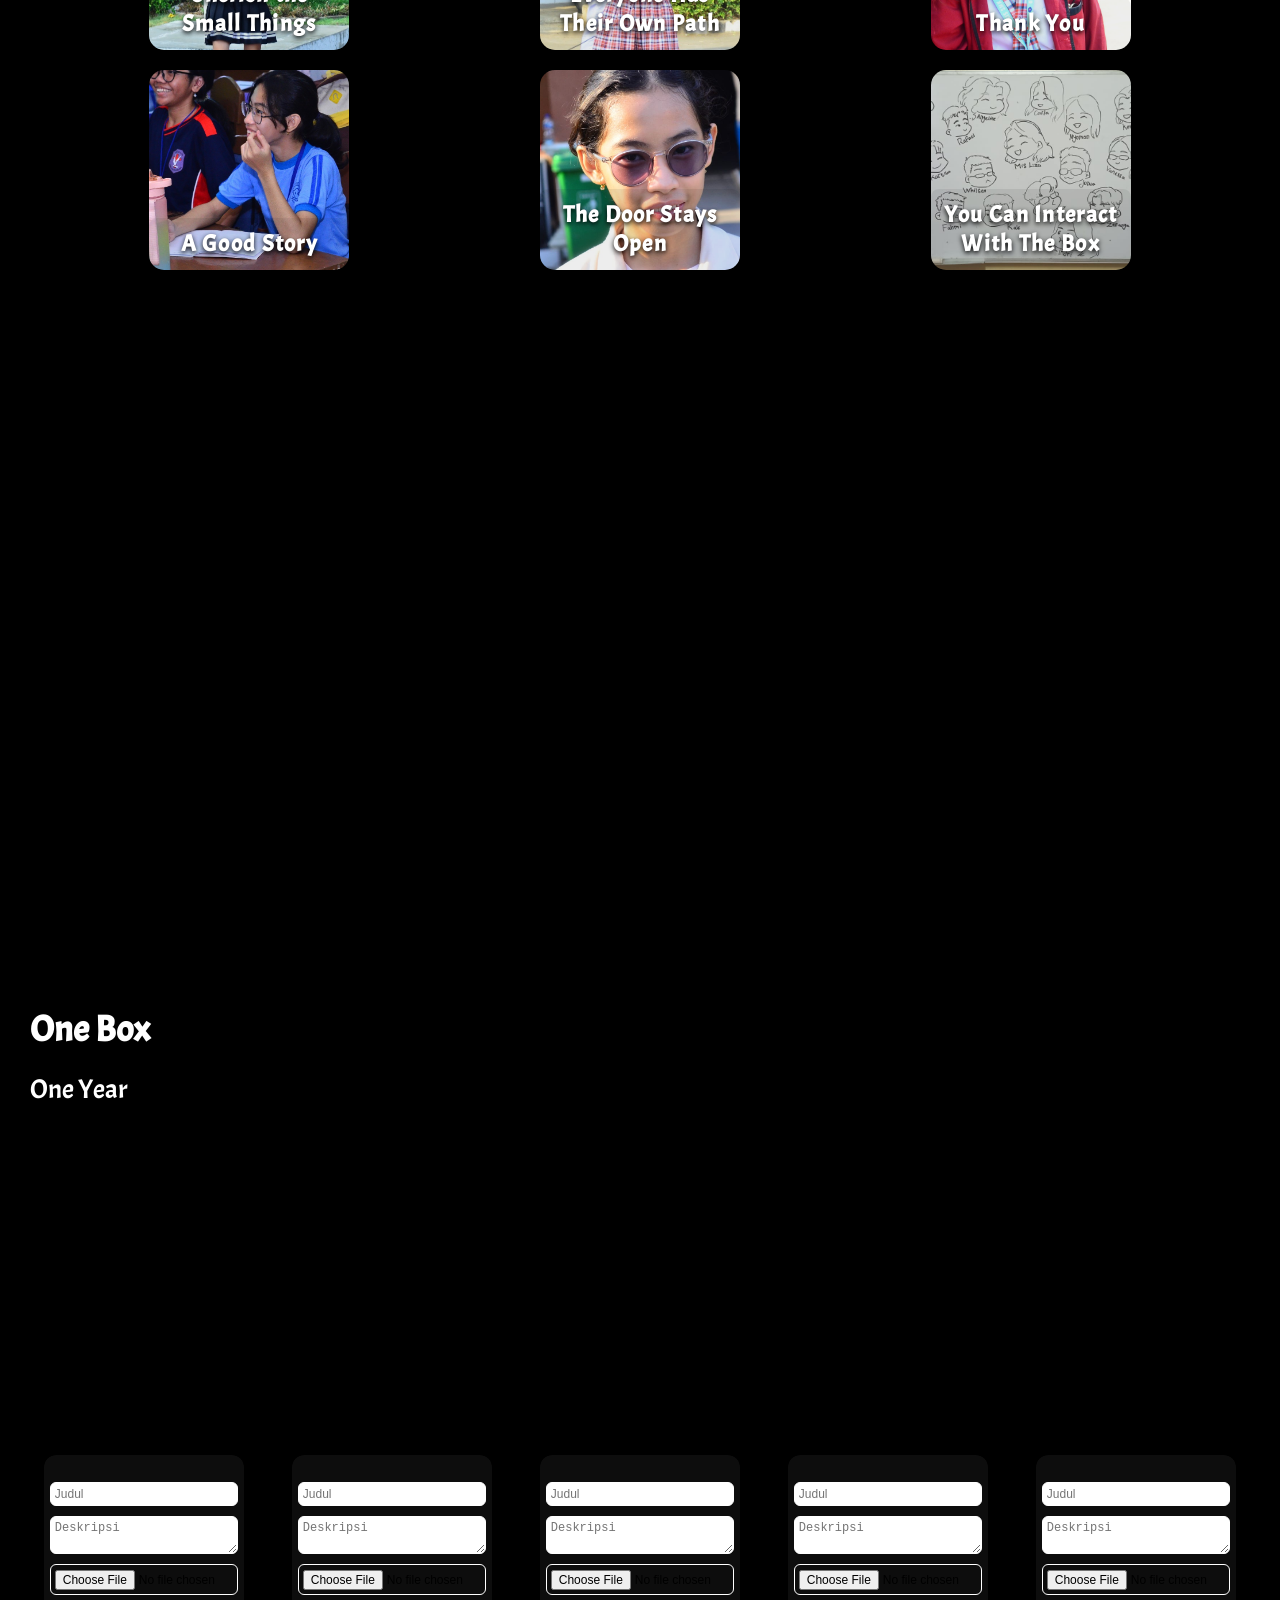
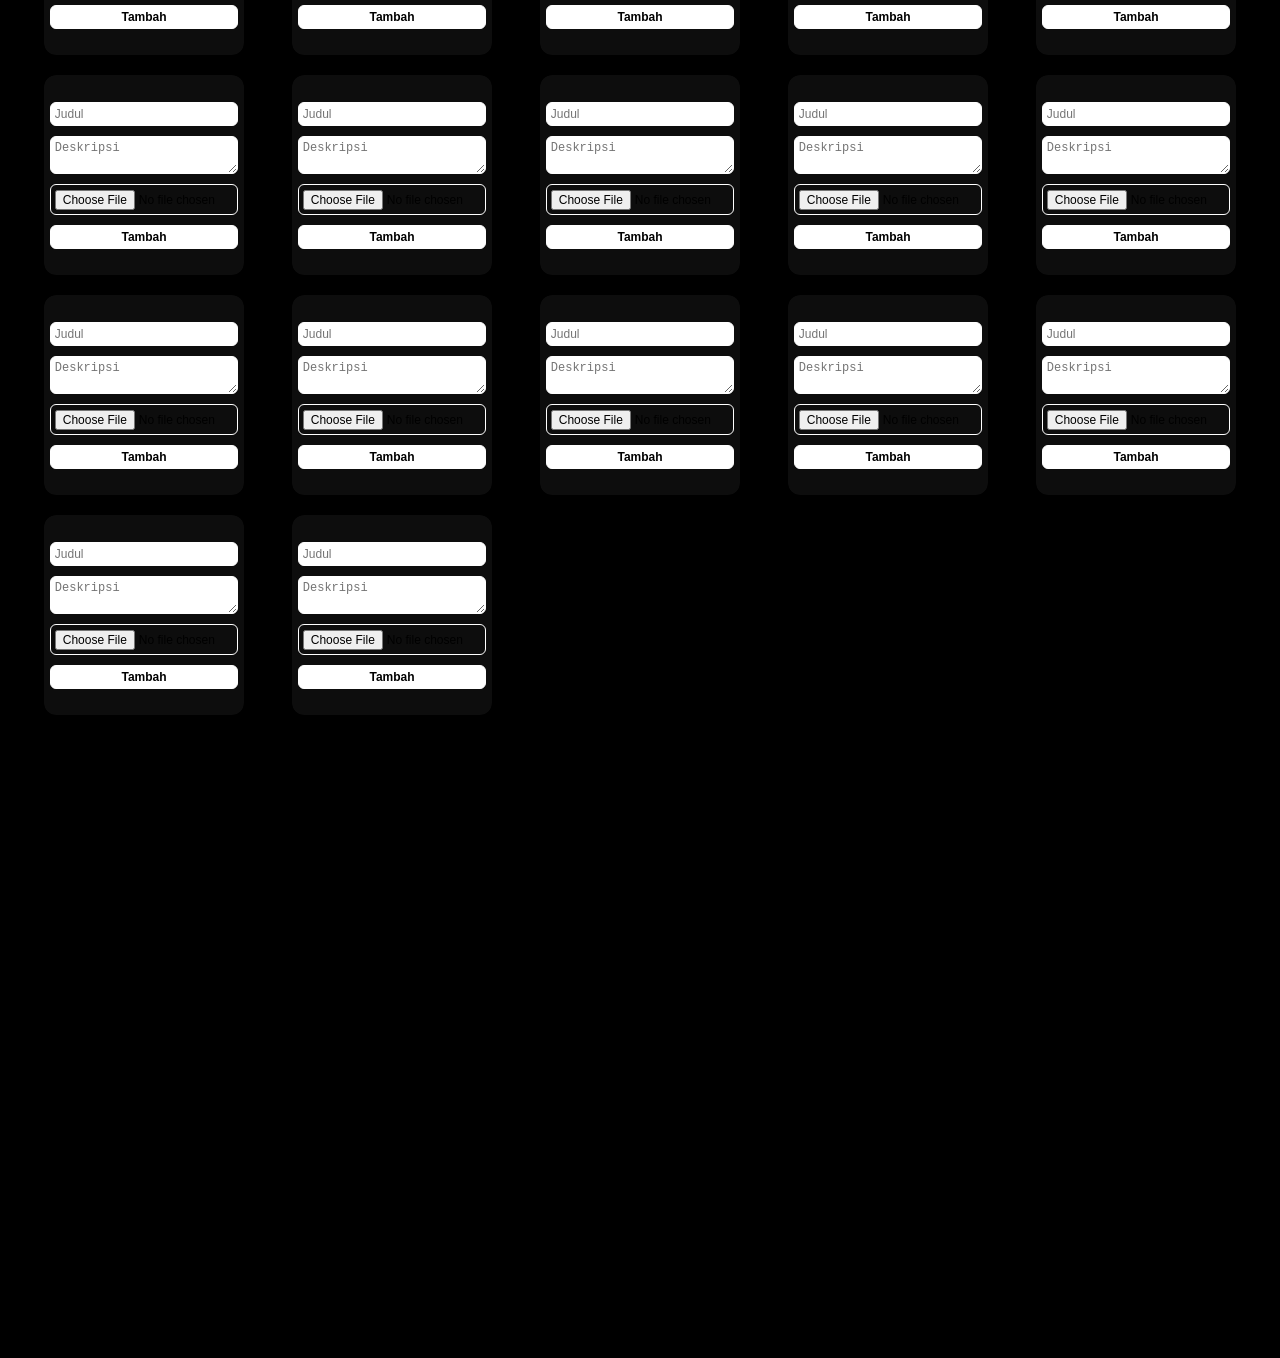
==== commit 9b534c6a: "Rename amnewindex.html to index.html" ====
--- a/index.html
+++ b/index.html
@@ -21,9 +21,9 @@
         <img src="rocket.png" id="rocket" alt="Whoosh... ini Rocket">
         <h1 id="text">Hiii!<br>How are you<br>Amel?</h1>
         <div id="button-container">
-            <a href="#desc" id="button">Explore</a>
+            <a href="#desc" id="button">Enter</a>
             <audio id="bg-music" src="AboutYou1975.mp3" preload="auto" loop></audio>
-            <button id="music-button">About You</button>
+            <button id="music-button">Play Again?</button>
         </div>
 
     </div>
@@ -31,22 +31,22 @@
 
 
     <div class="description" id="desc">
-        <h2>Everything about you</h2><br>
-        <p>Ada banyak banget hal tentang kamu yang bikin hari-hari jadi lebih berarti. Dari cara kamu senyum,
-            ketawa,sampai hal-hal kecil yang kadang kamu sendiri gak sadar, semuanya bikin kamu beda dari yang
-            lain.<br>You're
-            not just a friend, kamu juga inspirasi yang bikin aku kagum. Aku suka gimana kamu bisa bikin vibes jadi
-            hidup, bahkan cuma dengan hal sederhana. Energy kamu tuh nular banget, so easy to feel, and honestly, not
-            everyone has that kind of spark.<br>Kamu itu unik. Dari hobi kecilmu, cara kamu ngejar mimpi, sampai cara
-            kamu care sama orang-orang di sekitar, semuanya bikin aku yakin kalau dunia ini lebih indah karena ada kamu.
-            Kamu juga orang yang pinter dan gak gampang nyerah. That's why I'm so proud of youuu ✨.<br> Walaupun lagi
-            capek, kamu tetep bisa bikin semuanya keliatan ringan. Walaupun kita jarang ketemu, aku selalu bangga sama
-            kamu dan semua hal yang udah kamu capai. Thank you for being such a precious friend, aku bersyukur banget
-            bisa kenal sama kamu. Semoga tahun ini semua yang kamu harapin bisa kejadian.<br> <br> <br>Btw liat liat
-            ke bawah dulu yuuuk
+        <h2>Throwback</h2><br>
+        <p>Not every distance means something went wrong. Sometimes two people are just busy 
+            walking toward their own paths, slowly, until they realize they’ve drifted a fair 
+            way apart. We barely talk now, but I’m keeping this as a reminder that we used to 
+            chat a lot, and it was fun.<br>
+
+            I originally made this page as a look back, and I still hold on to the memories 
+            from those days. So many little things about you made school days more fun: the 
+            way you laugh, the way you care about the people around you, and your drive to 
+            chase your dreams. I’m proud of everything you’ve achieved, and I hope everything 
+            you wish for this year comes true.<br>
+
+            Btw, lihat kebawah yuk...
         </p>
         <div class="section-title">
-            <h2>Flashback?</h2>
+            <h2>Rewind</h2>
         </div>
     </div>
 
@@ -61,9 +61,9 @@
             <div class="konten">
                 <div class="box-konten">
                     <img src="Am (A4).JPG" alt="img1">
-                    <div class="teks-judul">Hey, Look! Isn't That You?, </div>
-                    <div class="teks-naik">Hari itu mungkin kamu belum punya banyak teman baru, tapi rasa gugup dan
-                        penasaran membuat setiap sudut sekolah terasa penuh kemungkinan.</div>
+                    <div class="teks-judul">An Awkward Beginning</div>
+                    <div class="teks-naik">It all started on an ordinary
+                         day. Nobody knew it would become a story, and neither did I.</div>
                 </div>
             </div>
         </div>
@@ -73,9 +73,9 @@
             <div class="konten">
                 <div class="box-konten">
                     <img src="Am (66).JPG" alt="img2">
-                    <div class="teks-judul">Hey, See Who's in The Corner There?</div>
-                    <div class="teks-naik">Namun di hari itu juga aku adalah salah satu orang yang ingin menjadi
-                        temanmu, menunggu momen kecil untuk bisa mengenalmu lebih dekat</div>
+                    <div class="teks-judul">Observer in the Corner</div>
+                    <div class="teks-naik">I’m the type who watches more than I step forward. 
+                        Good for being perceptive, but it let a lot of chances slip by.</div>
                 </div>
             </div>
         </div>
@@ -85,9 +85,10 @@
             <div class="konten">
                 <div class="box-konten">
                     <img src="Am (18).JPG" alt="img3">
-                    <div class="teks-judul">That Chocolate Looks Delicious</div>
-                    <div class="teks-naik">Mungkin beberapa snack bisa membuat kita lebih dekat, itulah yang kupikirkan
-                        saat itu, membayangkan obrolan ringan yang suatu hari nanti bisa kita bagi</div>
+                    <div class="teks-judul">Sincere Small Talk</div>
+                    <div class="teks-naik">I figured a little snack could bring us closer. 
+                        Turns out it did, and it became the start of conversations I still 
+                        remember to this day.</div>
                 </div>
             </div>
         </div>
@@ -97,9 +98,9 @@
             <div class="konten">
                 <div class="box-konten">
                     <img src="Am (26).JPG" alt="img4">
-                    <div class="teks-judul">I Really Admired How You Led The Group!</div>
-                    <div class="teks-naik">Dari keberanian dan caramu memimpin kelompok, aku iri melihat betapa mudahnya
-                        kamu membuat semua orang merasa nyaman dan termotivasi</div>
+                    <div class="teks-judul">A New Standard</div>
+                    <div class="teks-naik">Seeing someone lead calmly made me realize that’s 
+                        the version of myself I want to chase.</div>
                 </div>
             </div>
         </div>
@@ -109,10 +110,9 @@
             <div class="konten">
                 <div class="box-konten">
                     <img src="Am (62).JPG" alt="img5">
-                    <div class="teks-judul">From How You Pay Attention</div>
-                    <div class="teks-naik">Caramu memperhatikan membuatku mulai menghargai hal-hal kecil, hingga aku
-                        sadar bahwa perhatian kecil bisa membuat perbedaan besar bagi orang lain, aku juga belajar bahwa
-                        kebahagiaan itu sering tersembunyi di hal-hal yang sederhana</div>
+                    <div class="teks-judul">Attention Is a Skill</div>
+                    <div class="teks-naik">I learned that noticing small things is a form of caring. 
+                        I still carry the skill, only now it’s pointed at my own life.</div>
                 </div>
             </div>
         </div>
@@ -122,11 +122,10 @@
             <div class="konten">
                 <div class="box-konten">
                     <img src="Am (64).jpg" alt="img6">
-                    <div class="teks-judul">To How You Practice Your Beliefs</div>
-                    <div class="teks-naik">Karena kamu, aku tersadar bahwa selama ini aku terlalu mengejar
-                        dunia.<br>Untuk pertama kalinya, aku bertemu seseorang yang mampu menyeimbangkan
-                        keduanya. Kehadiranmu membuatku ingin belajar lebih banyak, tidak hanya tentang dunia, tapi juga
-                        tentang cara menjalani hidup dengan penuh kesadaran dan rasa syukur</div>
+                    <div class="teks-judul">On Balance</div>
+                    <div class="teks-naik">I used to chase the world too hard. From you I saw that 
+                        life can be balanced between the world and the values you hold. We rarely 
+                        talk now, but that perspective stayed.</div>
                 </div>
             </div>
         </div>
@@ -143,10 +142,8 @@
         <div class="grid-box fade">
             <div class="box-konten">
                 <img src="Am (5).JPG" alt="grid4">
-                <div class="teks-judul">Make Sure You Eat Breakfast</div>
-                <div class="teks-naik">Ingat waktu kamu pingsan? ahahaha<br>a memorable (and shocking) moment, tapi
-                    tetap menjadi bagian dari perjalananmu. Hal itu mengingatkan bahwa kamu juga manusia biasa, penuh
-                    dinamika, dan menghadapi setiap kejadian dengan cara sendiri yang unik
+                <div class="teks-judul">Closeness Changes Shape</div>
+                <div class="teks-naik">Being close doesn't always disappear. Sometimes it just changes distance.
                 </div>
             </div>
         </div>
@@ -154,70 +151,56 @@
         <div class="grid-box fade">
             <div class="box-konten">
                 <img src="Am (9).jpg" alt="grid1">
-                <div class="teks-judul">Friends?</div>
-                <div class="teks-naik">Aku punya Stigma kalo Amel ga lengkap tanpa Vanes, begitupun sebaliknya, entah
-                    darimana Stigma itu berasal tapi rasanya unik</div>
+                <div class="teks-judul">Distance Isn't Loss</div>
+                <div class="teks-naik">Busyness slowly pulled us apart, not because of anyone.</div>
             </div>
         </div>
 
         <div class="grid-box fade">
             <div class="box-konten">
                 <img src="Am (48).jpg" alt="grid2">
-                <div class="teks-judul">Enlightened</div>
-                <div class="teks-naik">Aku ga tau berapa kali kamu baca buku itu, tapi aku suka cara kamu menjelaskan,
-                    mengulang beberapa hal untuk memastikan semua orang mengerti, menunjukkan kesabaran dan kedalaman
-                    perhatianmu terhadap orang lain</div>
+                <div class="teks-judul">Say It Early</div>
+                <div class="teks-naik">If there's something you want to say, don't wait for the perfect moment.</div>
             </div>
         </div>
 
         <div class="grid-box fade">
             <div class="box-konten">
                 <img src="Am (51).jpg" alt="grid3">
-                <div class="teks-judul">Like an Actress</div>
-                <div class="teks-naik">Aku ga ingat pasti acara apa ini, tapi untuk pertama kalinya (mungkin) aku
-                    melihat penampilan di sekolah dengan bahasa asing<br>Setiap gerakan dan kata terasa penuh maksud,
-                    membuat penampilanmu memikat tanpa harus berlebihan, alami tapi memukau</div>
+                <div class="teks-judul">Cherish the Small Things</div>
+                <div class="teks-naik">Casual chats once made my day feel lighter. That's valuable enough.</div>
             </div>
         </div>
 
         <div class="grid-box fade">
             <div class="box-konten">
                 <img src="Am (60).jpg" alt="grid1">
-                <div class="teks-judul">Once a Voter, now a Decision Maker
-                </div>
-                <div class="teks-naik">Hidup itu lucu ya, dulu kamu bertanya untuk memilih siapa yang akan memimpin, tapi sekarang kamu yang memilih calon pemimpin itu
-                </div>
+                <div class="teks-judul">Everyone Has Their Own Path</div>
+                <div class="teks-naik">We’re both busy chasing our own things, and that’s a good thing.</div>
             </div>
         </div>
 
         <div class="grid-box fade">
             <div class="box-konten">
                 <img src="Ame (9).JPG" alt="grid1">
-                <div class="teks-judul">Ameng Spicles</div>
-                <div class="teks-naik">Dalam foto-foto yang ada, kamu terlihat santai dan natural. Setiap pose menangkap
-                    sisi lain dari kepribadianmu—tidak dibuat-buat tapi tetap memiliki pesona sendiri yang sulit
-                    diabaikan
-                </div>
+                <div class="teks-judul">Thank You</div>
+                <div class="teks-naik">To you, to those days, and to the phase that taught me so much.</div>
             </div>
         </div>
 
         <div class="grid-box fade">
             <div class="box-konten">
                 <img src="Am (38).jpg" alt="grid1">
-                <div class="teks-judul">This is Cool</div>
-                <div class="teks-naik">I think I like this one</div>
+                <div class="teks-judul">A Good Story</div>
+                <div class="teks-naik">Those days are a part of my story I’m grateful for.</div>
             </div>
         </div>
 
         <div class="grid-box fade">
             <div class="box-konten">
                 <img src="Am (A5).jpg" alt="grid1">
-                <div class="teks-judul">Byutipul</div>
-                <div class="teks-naik">No Comment<br> <br>Tapi beberapa detik sebelum aku ambil gambar ini kamu berdiri
-                    tepat dimana sinar matahari 'jatuh', you look like an angel<br>Cahaya menyoroti wajahmu dengan
-                    lembut. Ada kesan hangat dan anggun yang muncul, seolah setiap detail di sekitarmu menegaskan
-                    kehadiranmu dengan cara yang sederhana namun memikat
-                </div>
+                <div class="teks-judul">The Door Stays Open</div>
+                <div class="teks-naik">I’m not staying overnight in the past, but I’m not locking the door either.</div>
             </div>
         </div>
 
@@ -226,9 +209,7 @@
                 <img src="Am (A6).jpg" alt="grid1">
                 <div class="teks-judul">You Can Interact With The Box
                 </div>
-                <div class="teks-naik">Sekedar Pengingat<br> <br>Kamu bisa berinteraksi dengan tiap box yang
-                    ada<br> <br>atau kamu mau buat sendiri? ayo lihat kebawah
-                </div>
+                <div class="teks-naik">You can fill these boxes. Look below.</div>
             </div>
         </div>
 
@@ -245,7 +226,7 @@
         <p>One Year
         </p>
         <div class="section-title">
-            <h2>Amelia's Chapters</h2><br><p>Little Steps of Amelia</p>
+            <h2>Next Chapter</h2><br><p>Those days were one good chapter. Now I’m writing the next one</p>
         </div>
     </div>
 
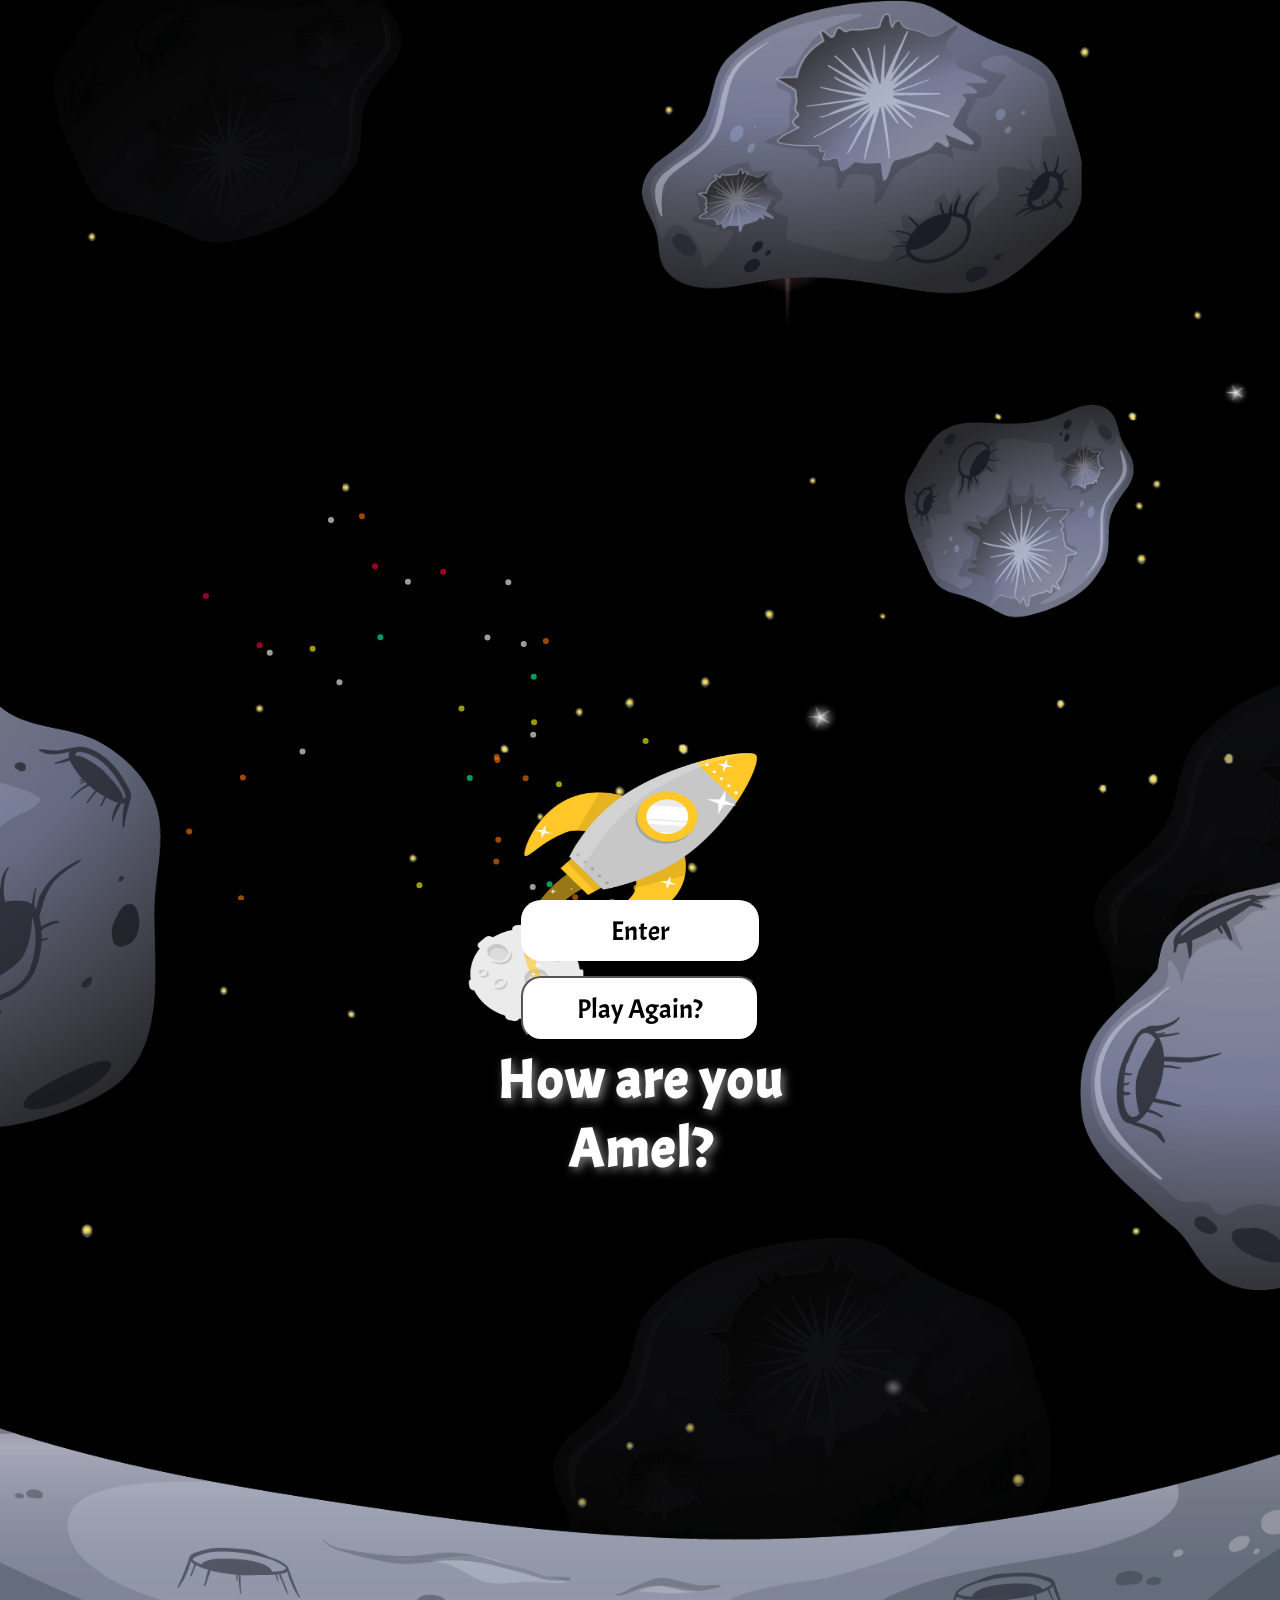
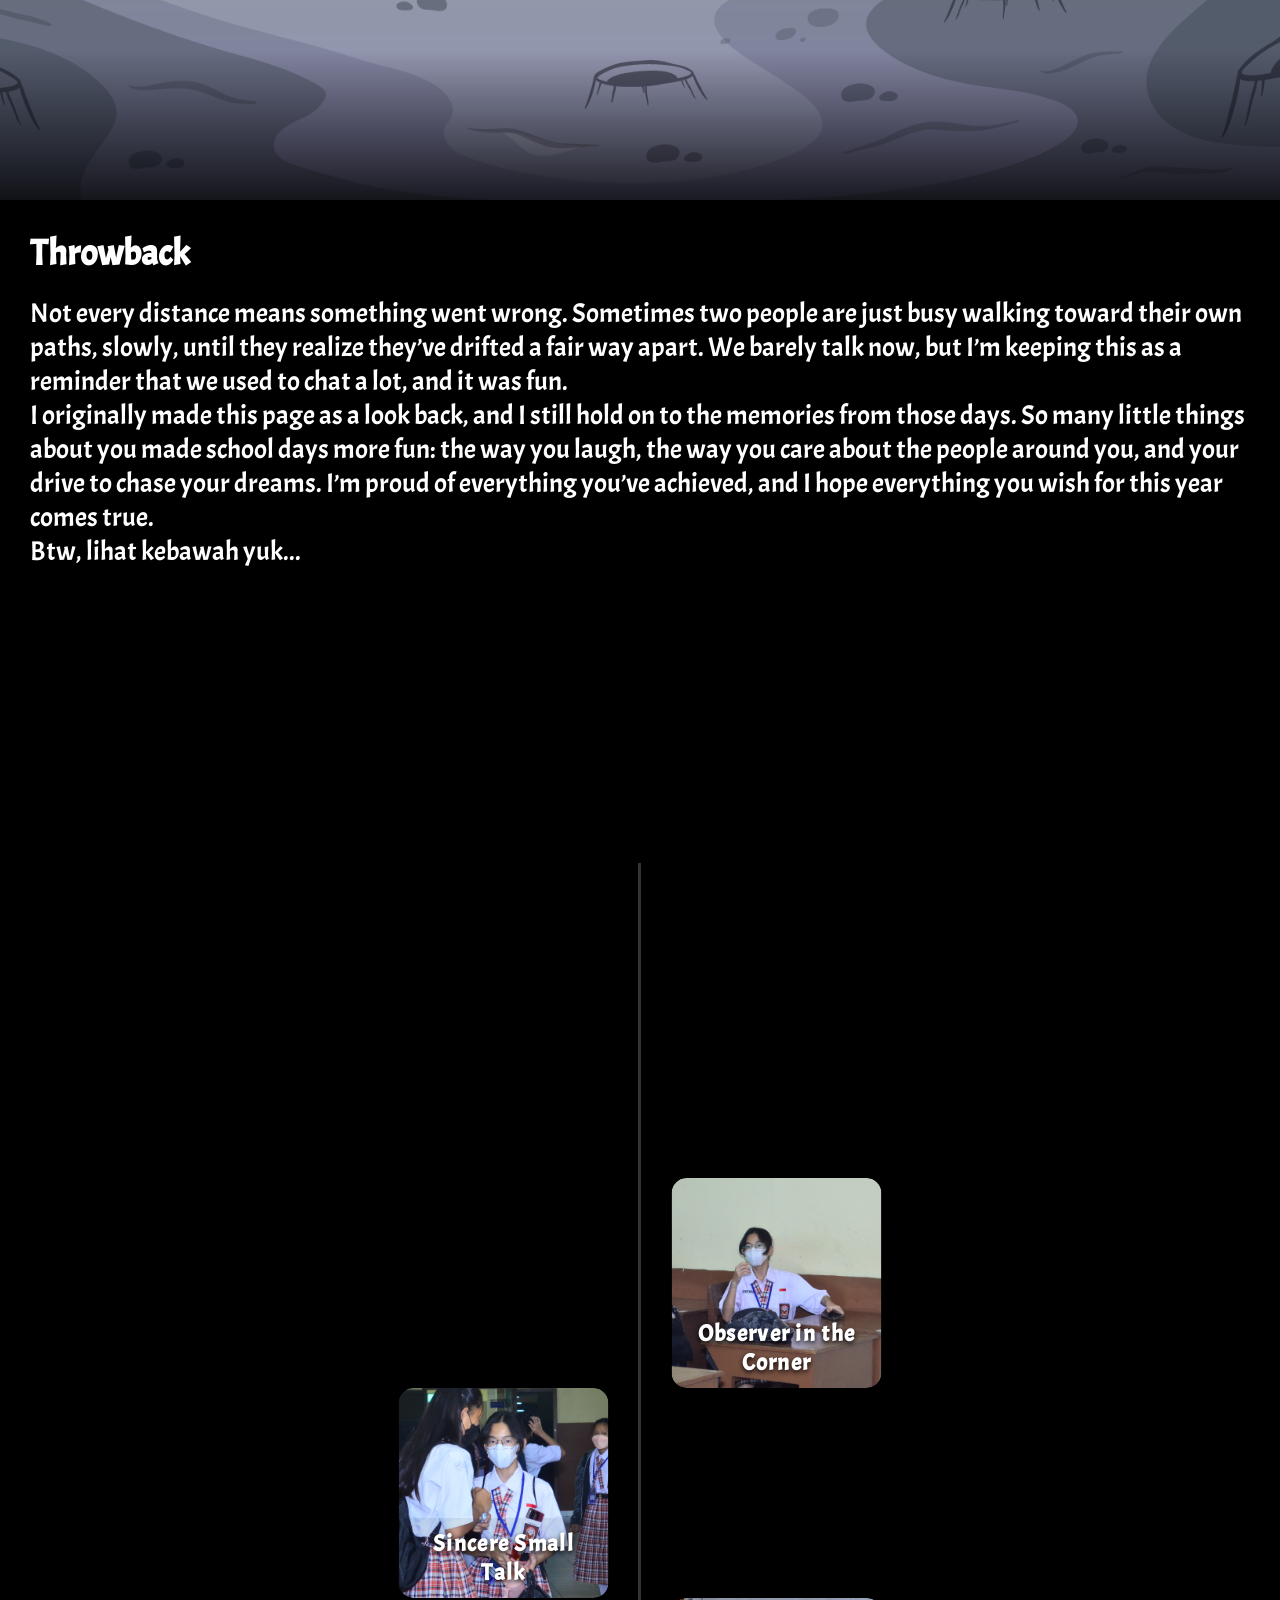
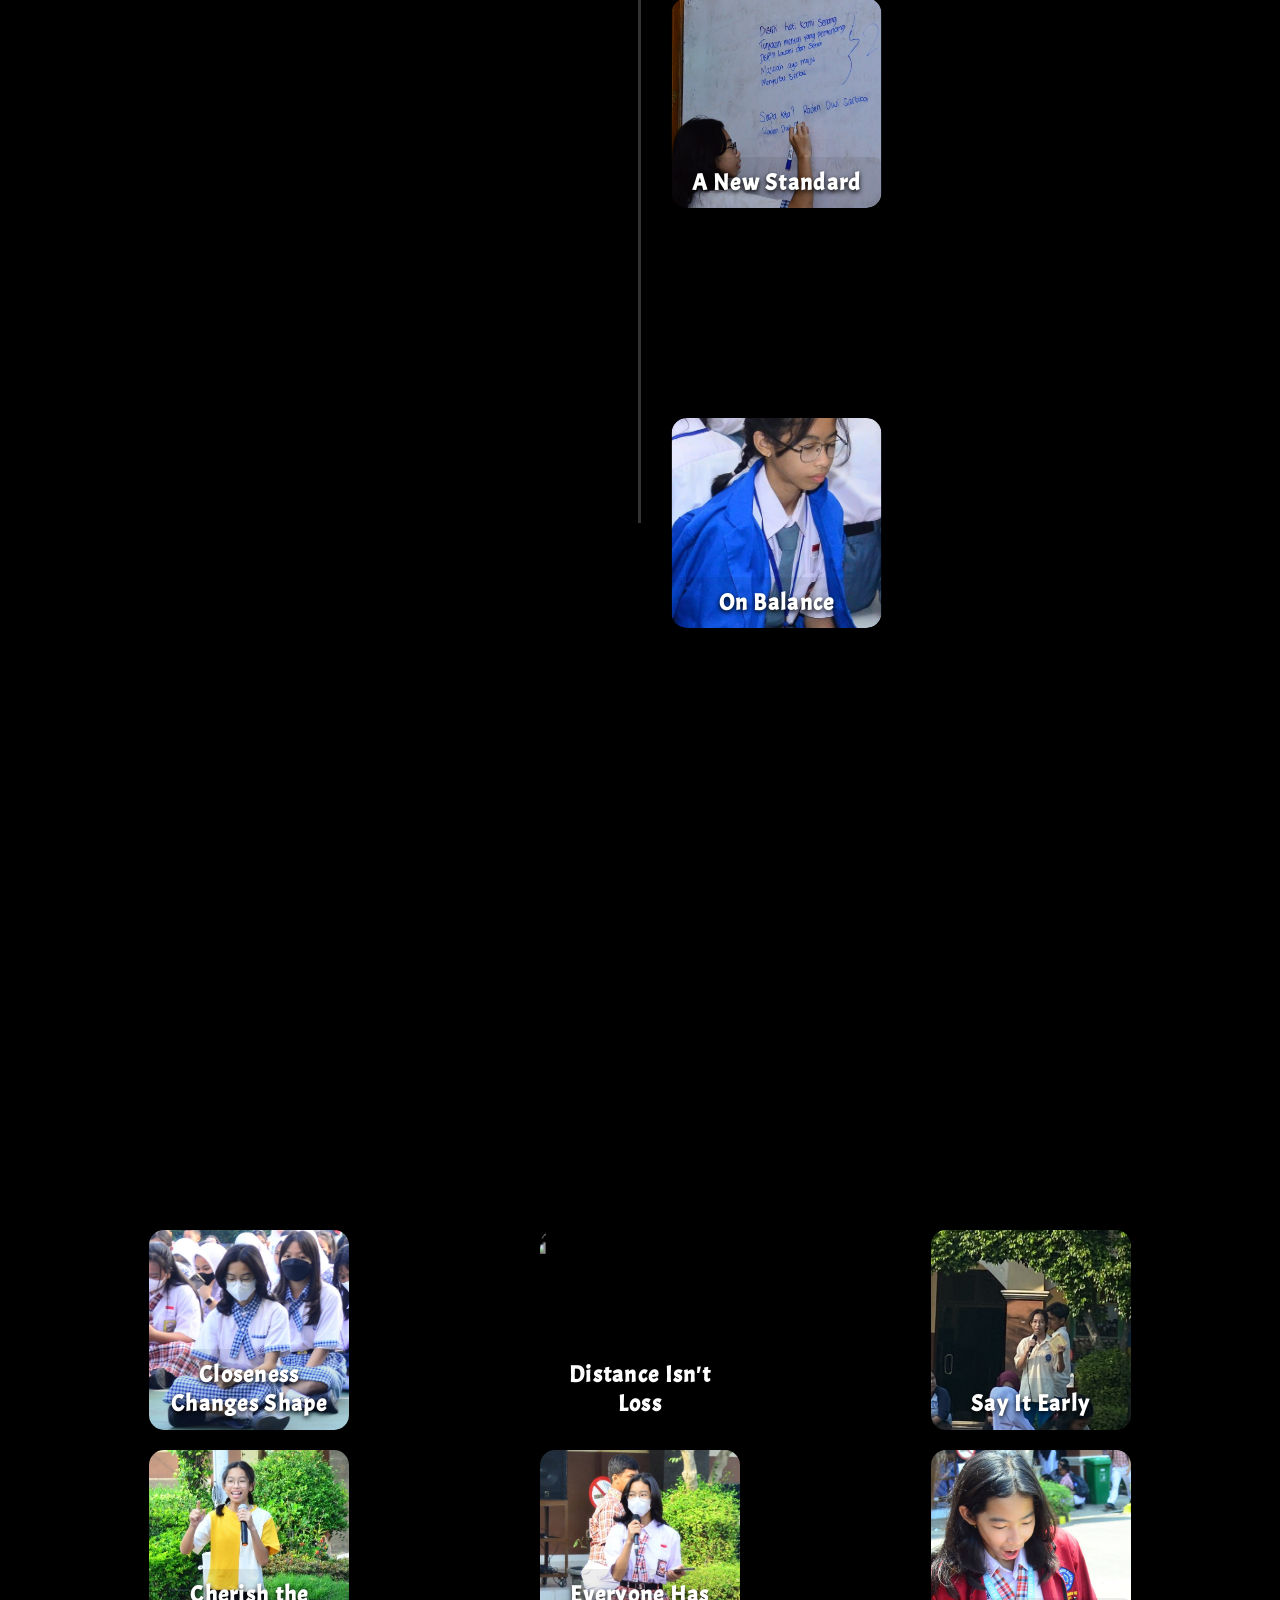
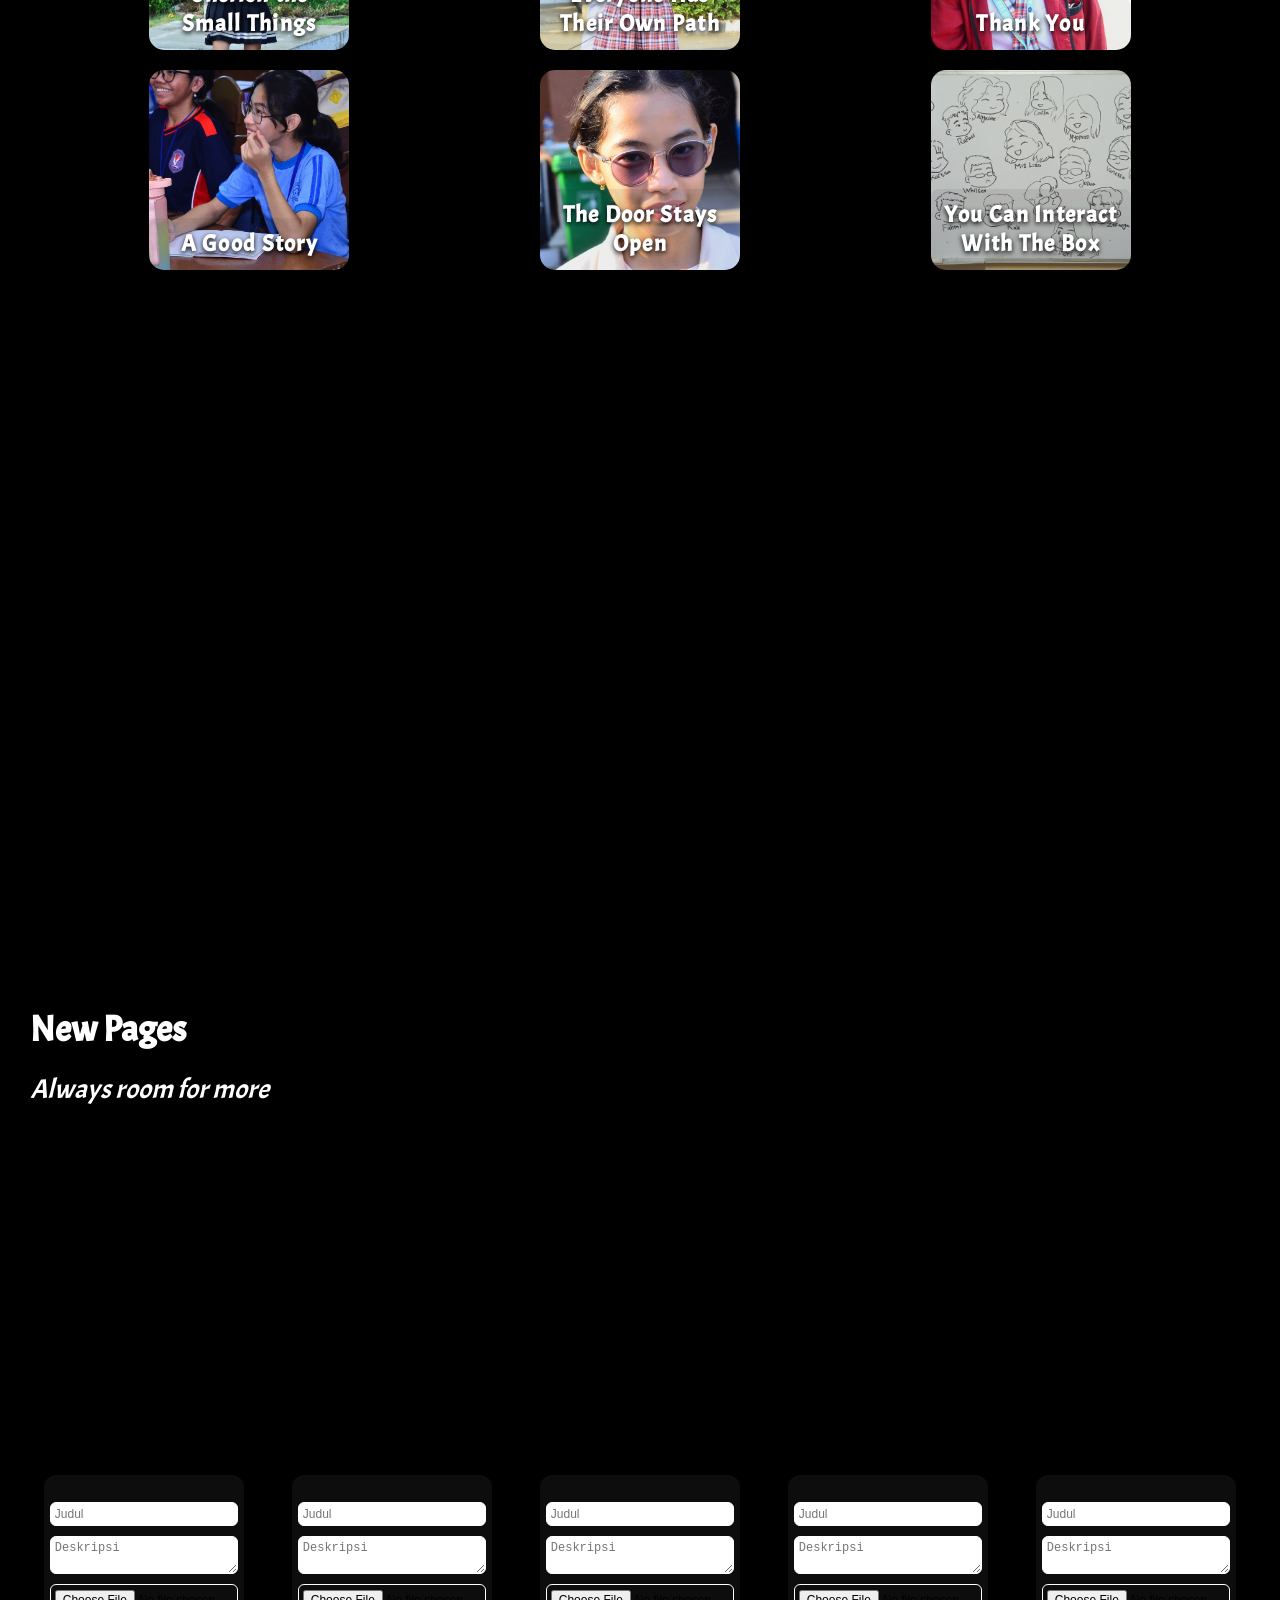
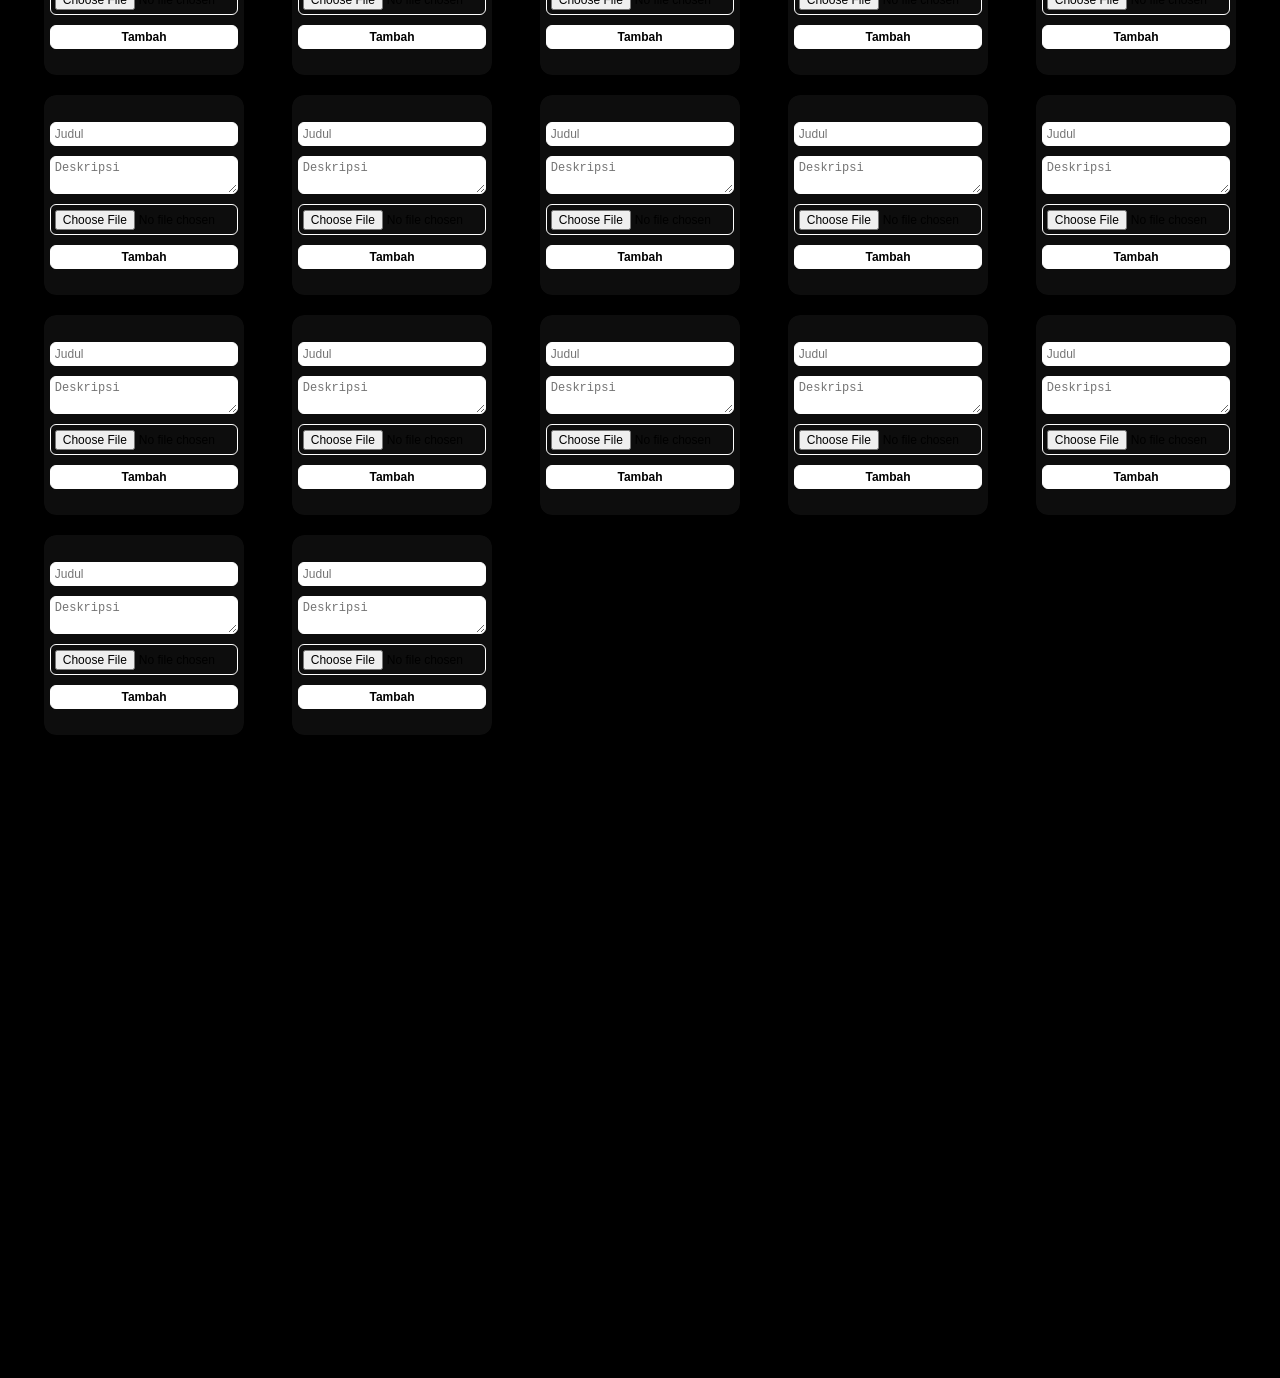
==== commit 4736158e: "Change One Box One Year" ====
--- a/index.html
+++ b/index.html
@@ -222,11 +222,10 @@
     </div>
 
     <div class="description" id="desc">
-        <h2>One Box</h2><br>
-        <p>One Year
-        </p>
+        <h2>New Pages</h2><br>
+        <p><em>Always room for more</em></p>
         <div class="section-title">
-            <h2>Next Chapter</h2><br><p>Those days were one good chapter. Now I’m writing the next one</p>
+            <h2>Untold Chapters</h2><br>Still being written<p><em>Those days were one good chapter. Now I’m writing the next one</em></p>
         </div>
     </div>
 
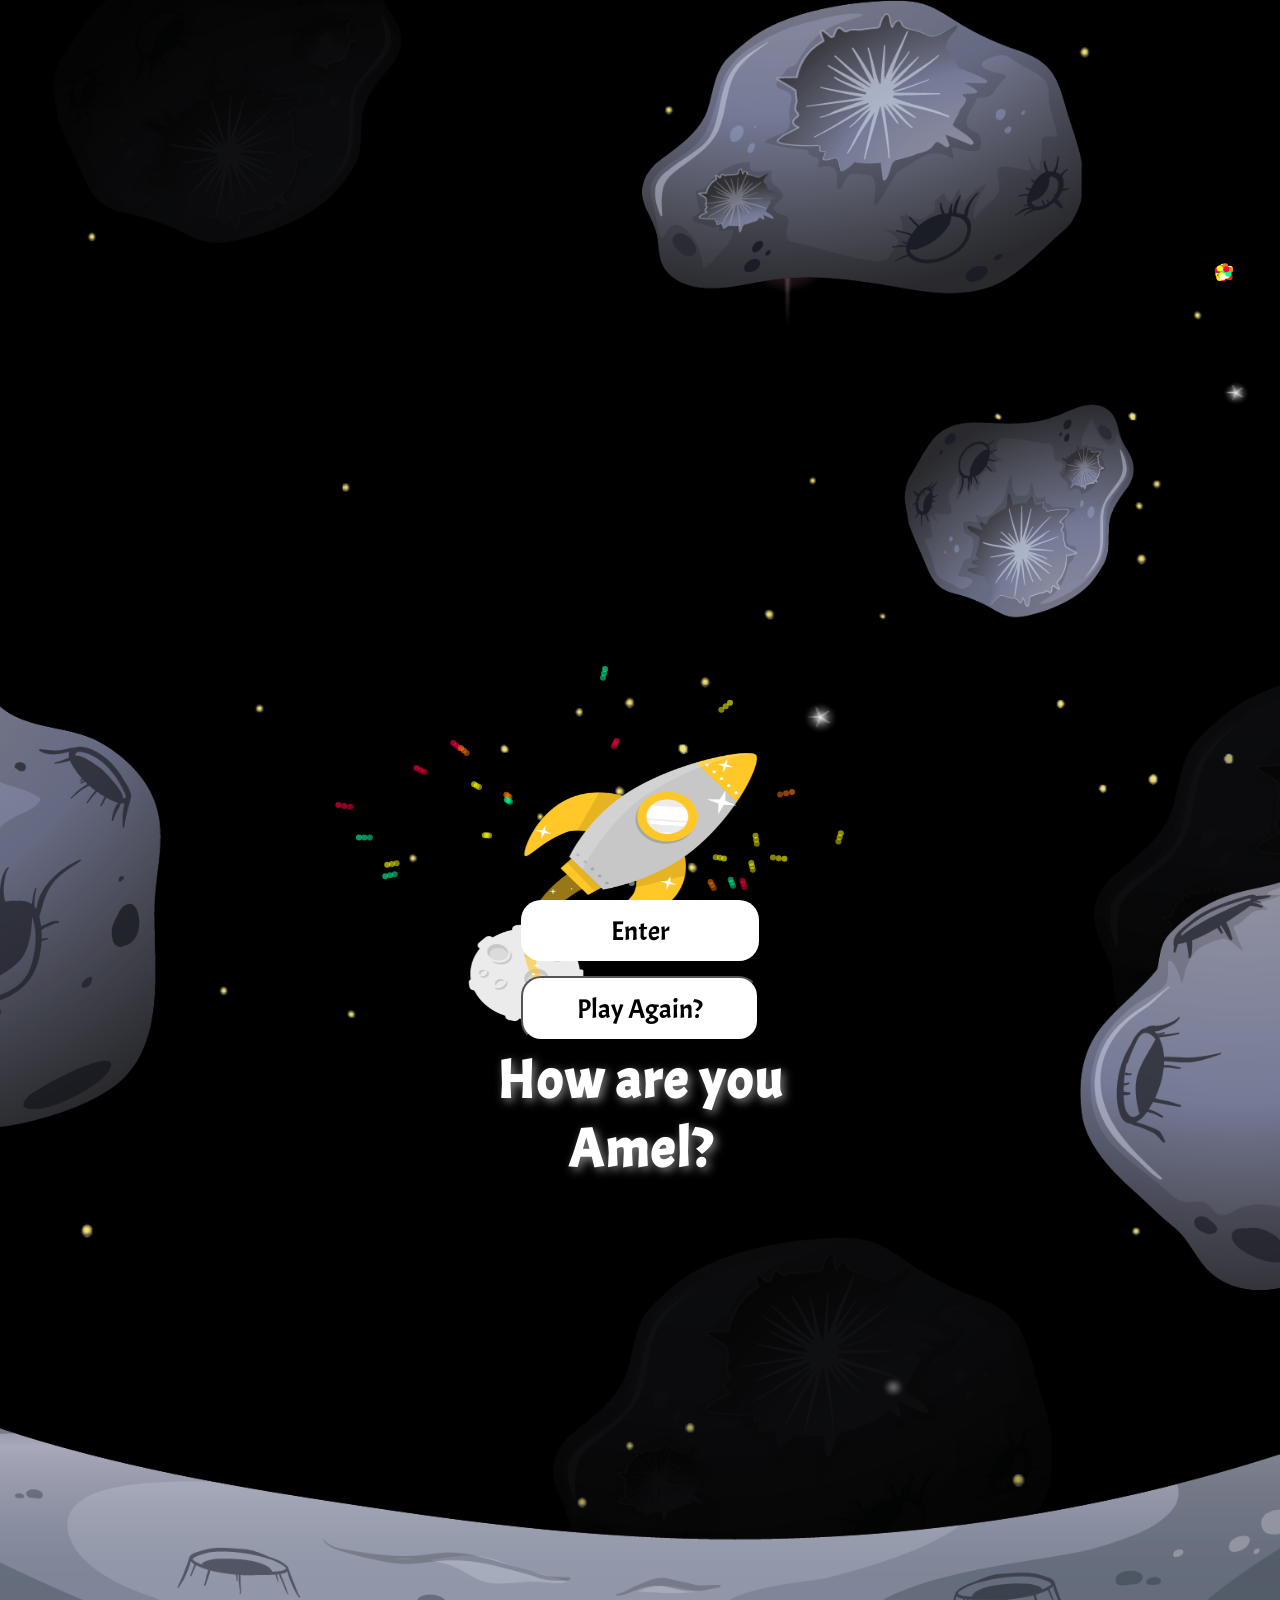
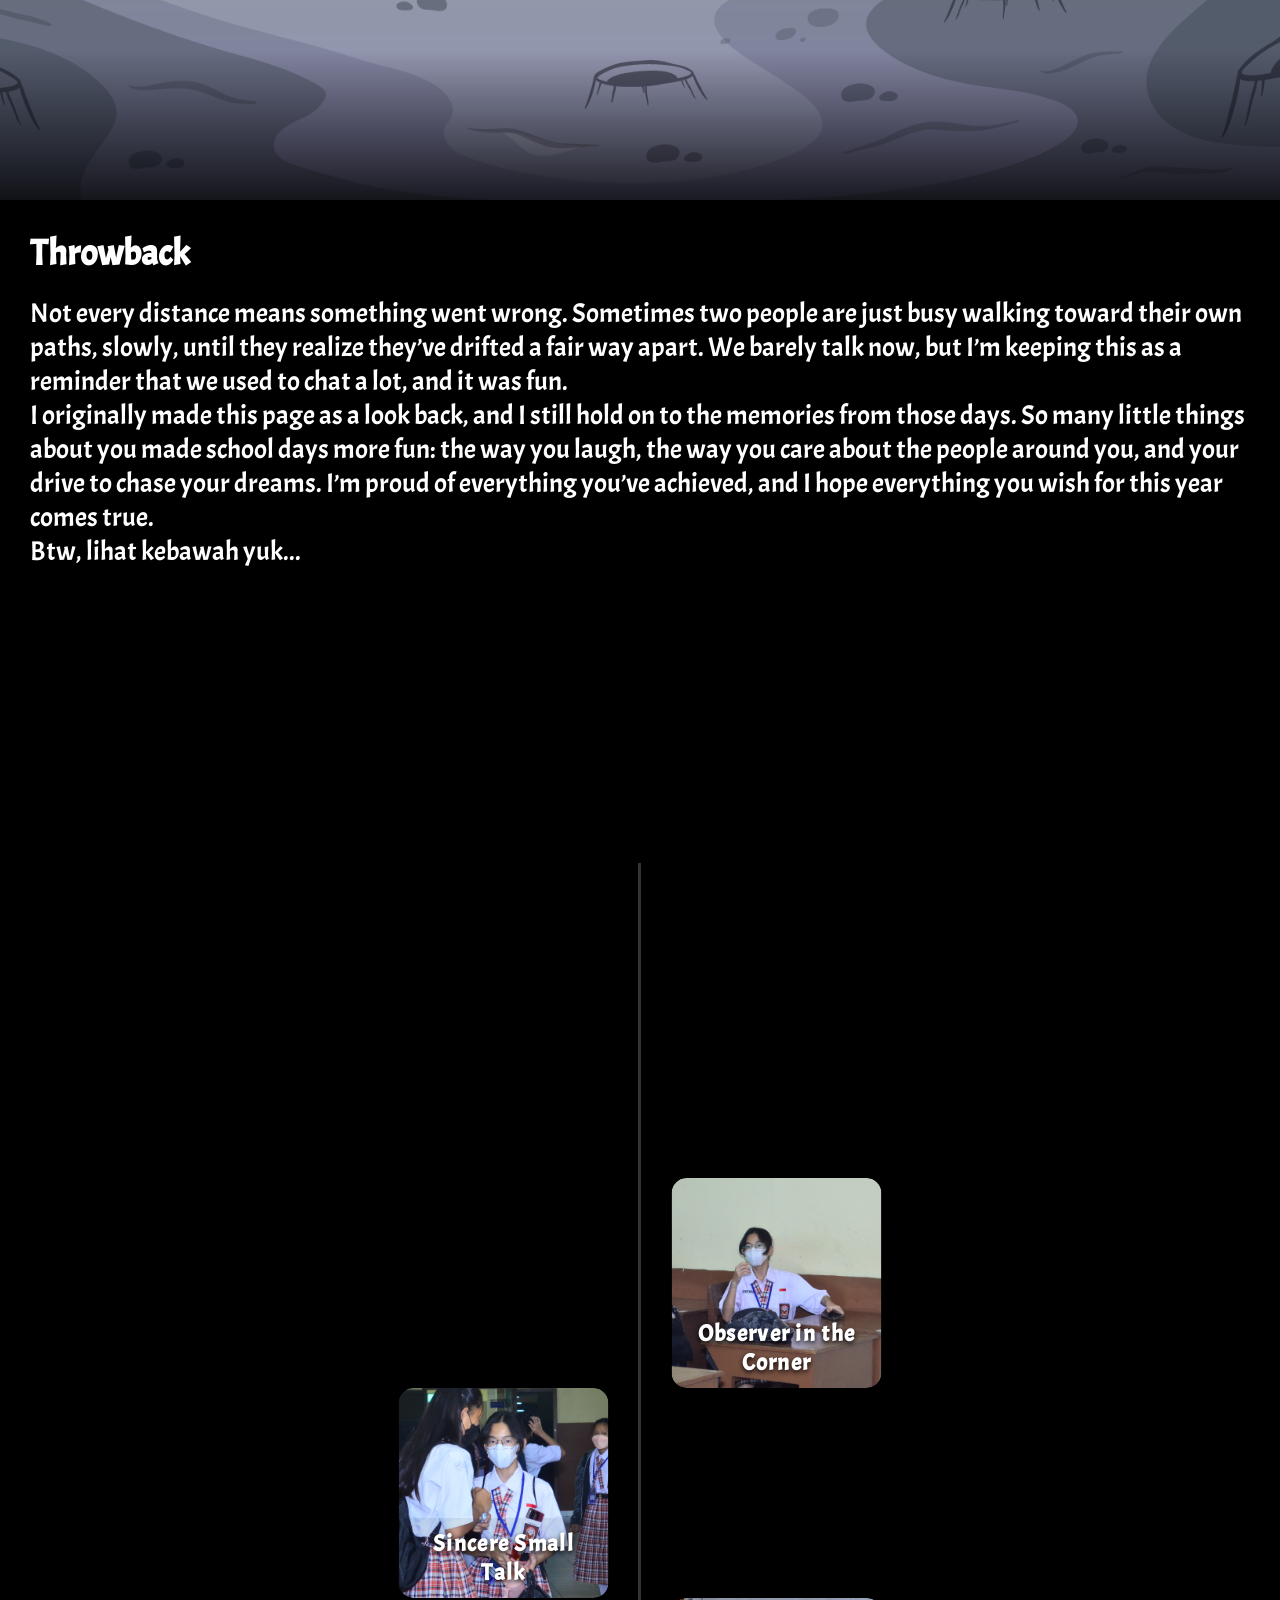
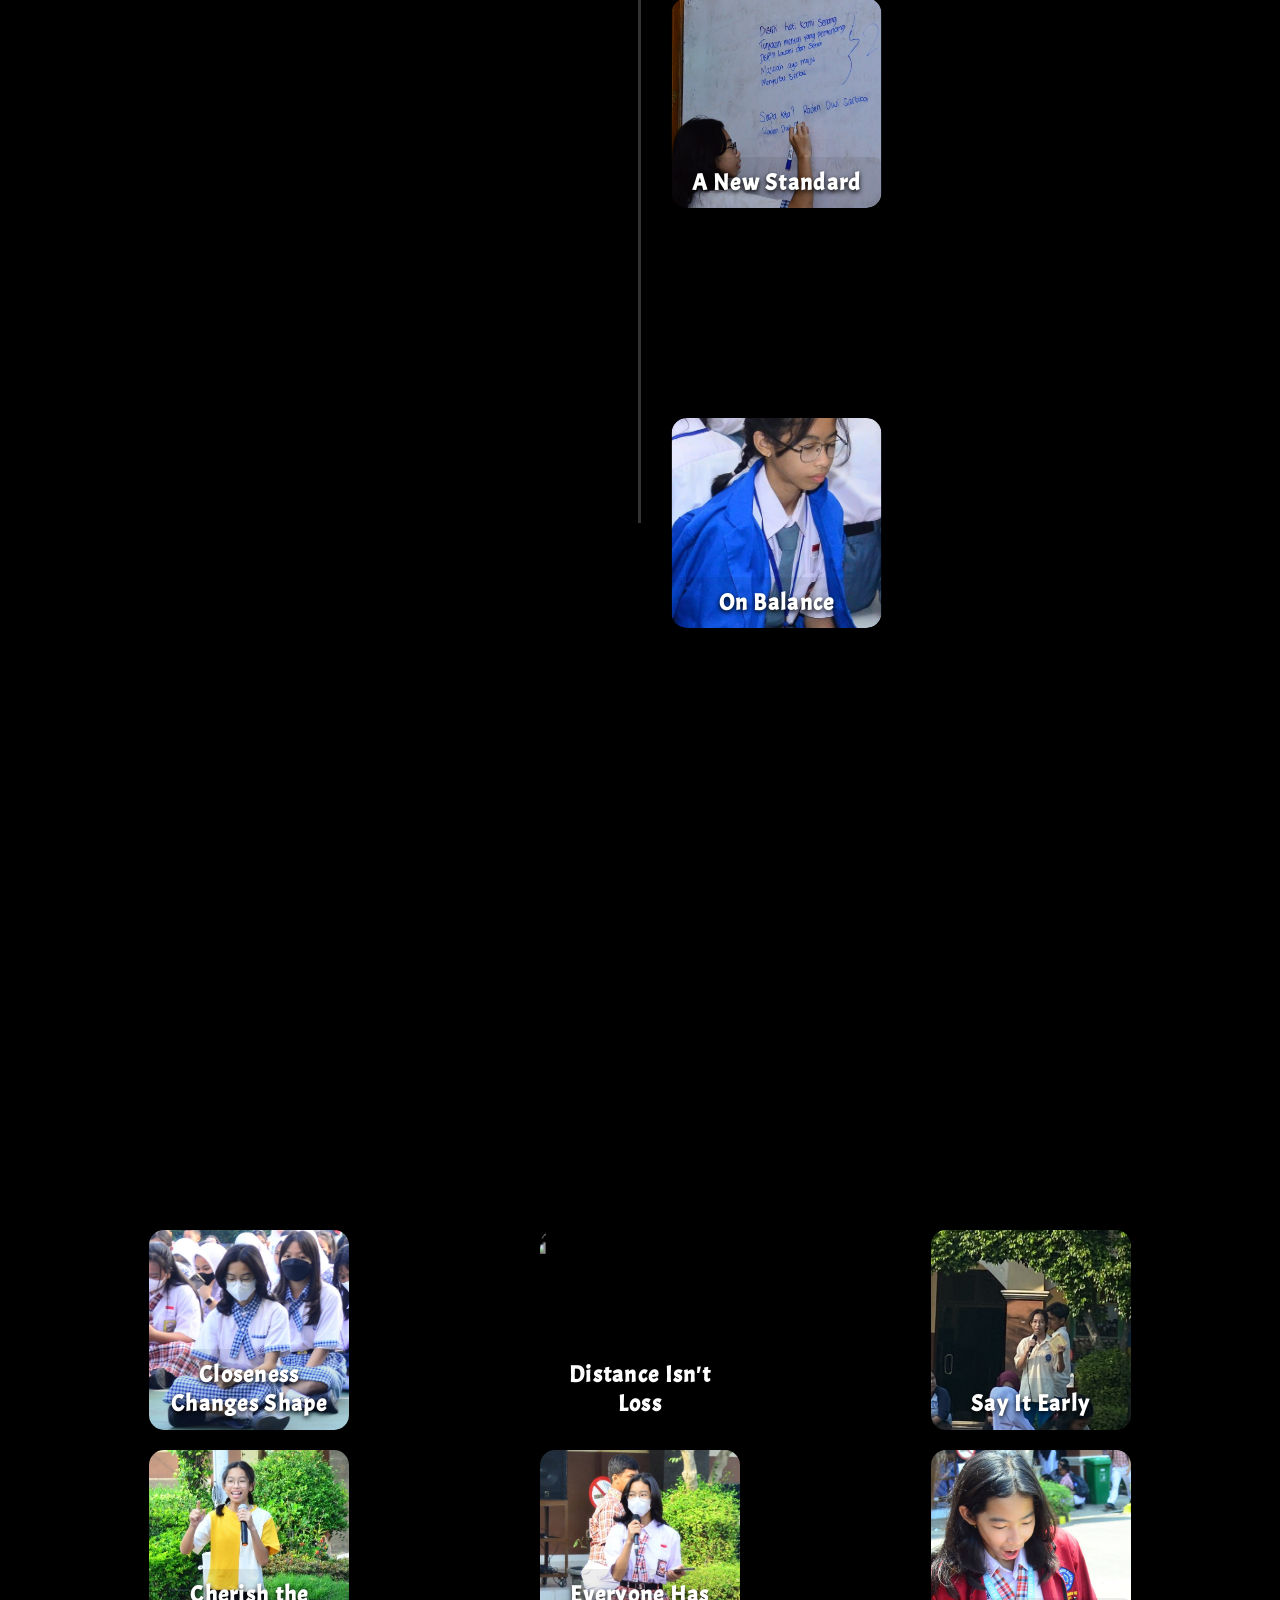
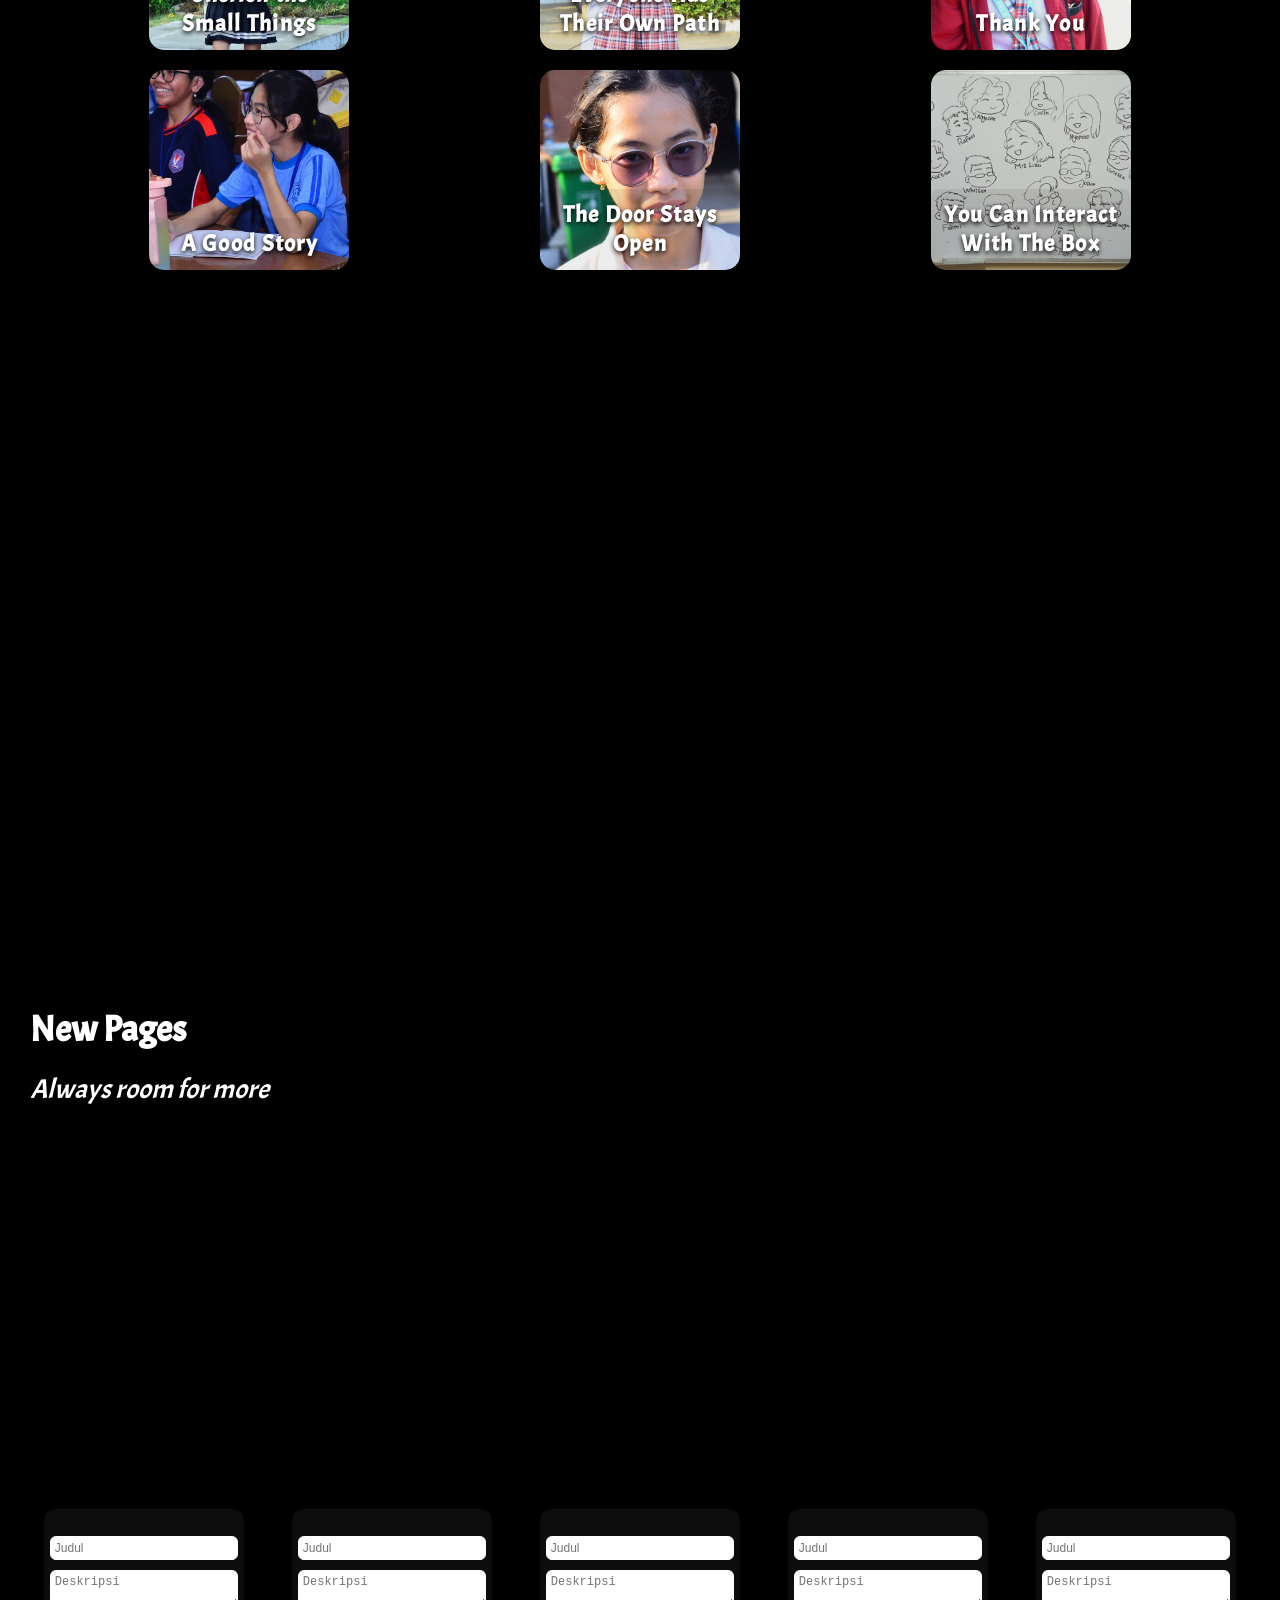
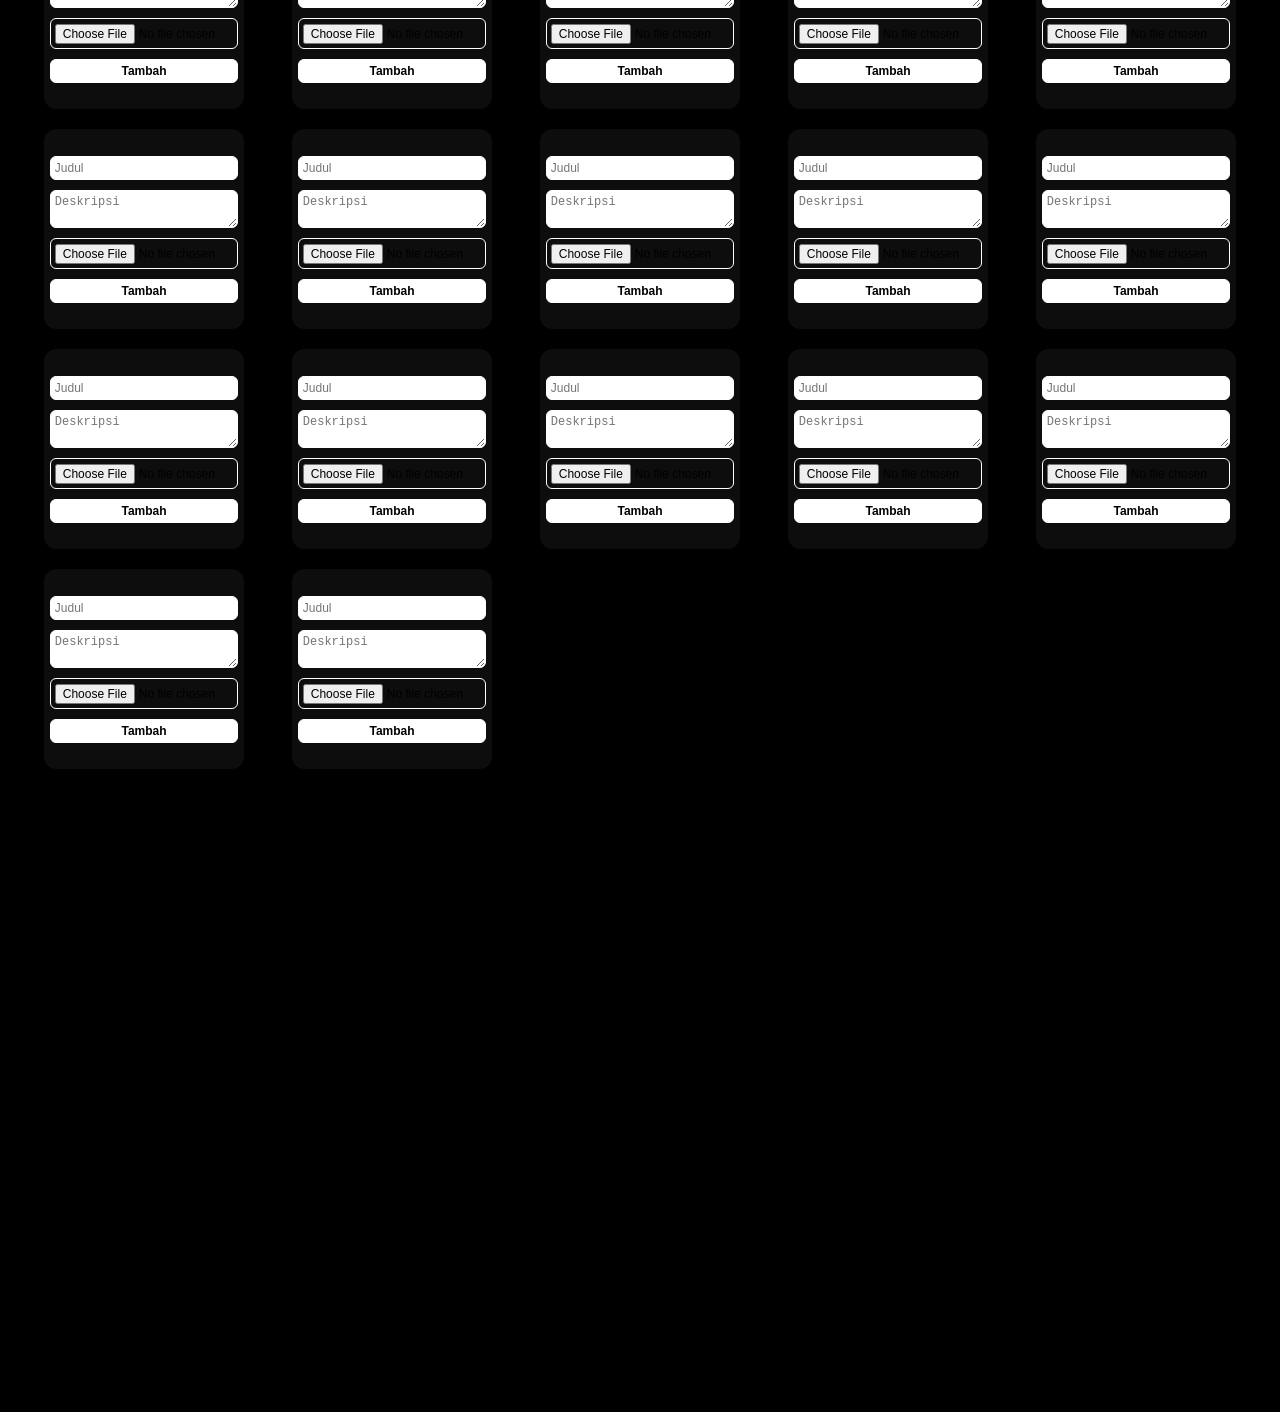
==== commit 53ec39de: "Update print statement from 'Hello' to 'Goodbye'" ====
--- a/index.html
+++ b/index.html
@@ -225,7 +225,7 @@
         <h2>New Pages</h2><br>
         <p><em>Always room for more</em></p>
         <div class="section-title">
-            <h2>Untold Chapters</h2><br>Still being written<p><em>Those days were one good chapter. Now I’m writing the next one</em></p>
+            <h2>Untold Chapters</h2><br><p>Still being written</p><br><p><em>Those days were one good chapter. Now I’m writing the next one</em></p>
         </div>
     </div>
 
